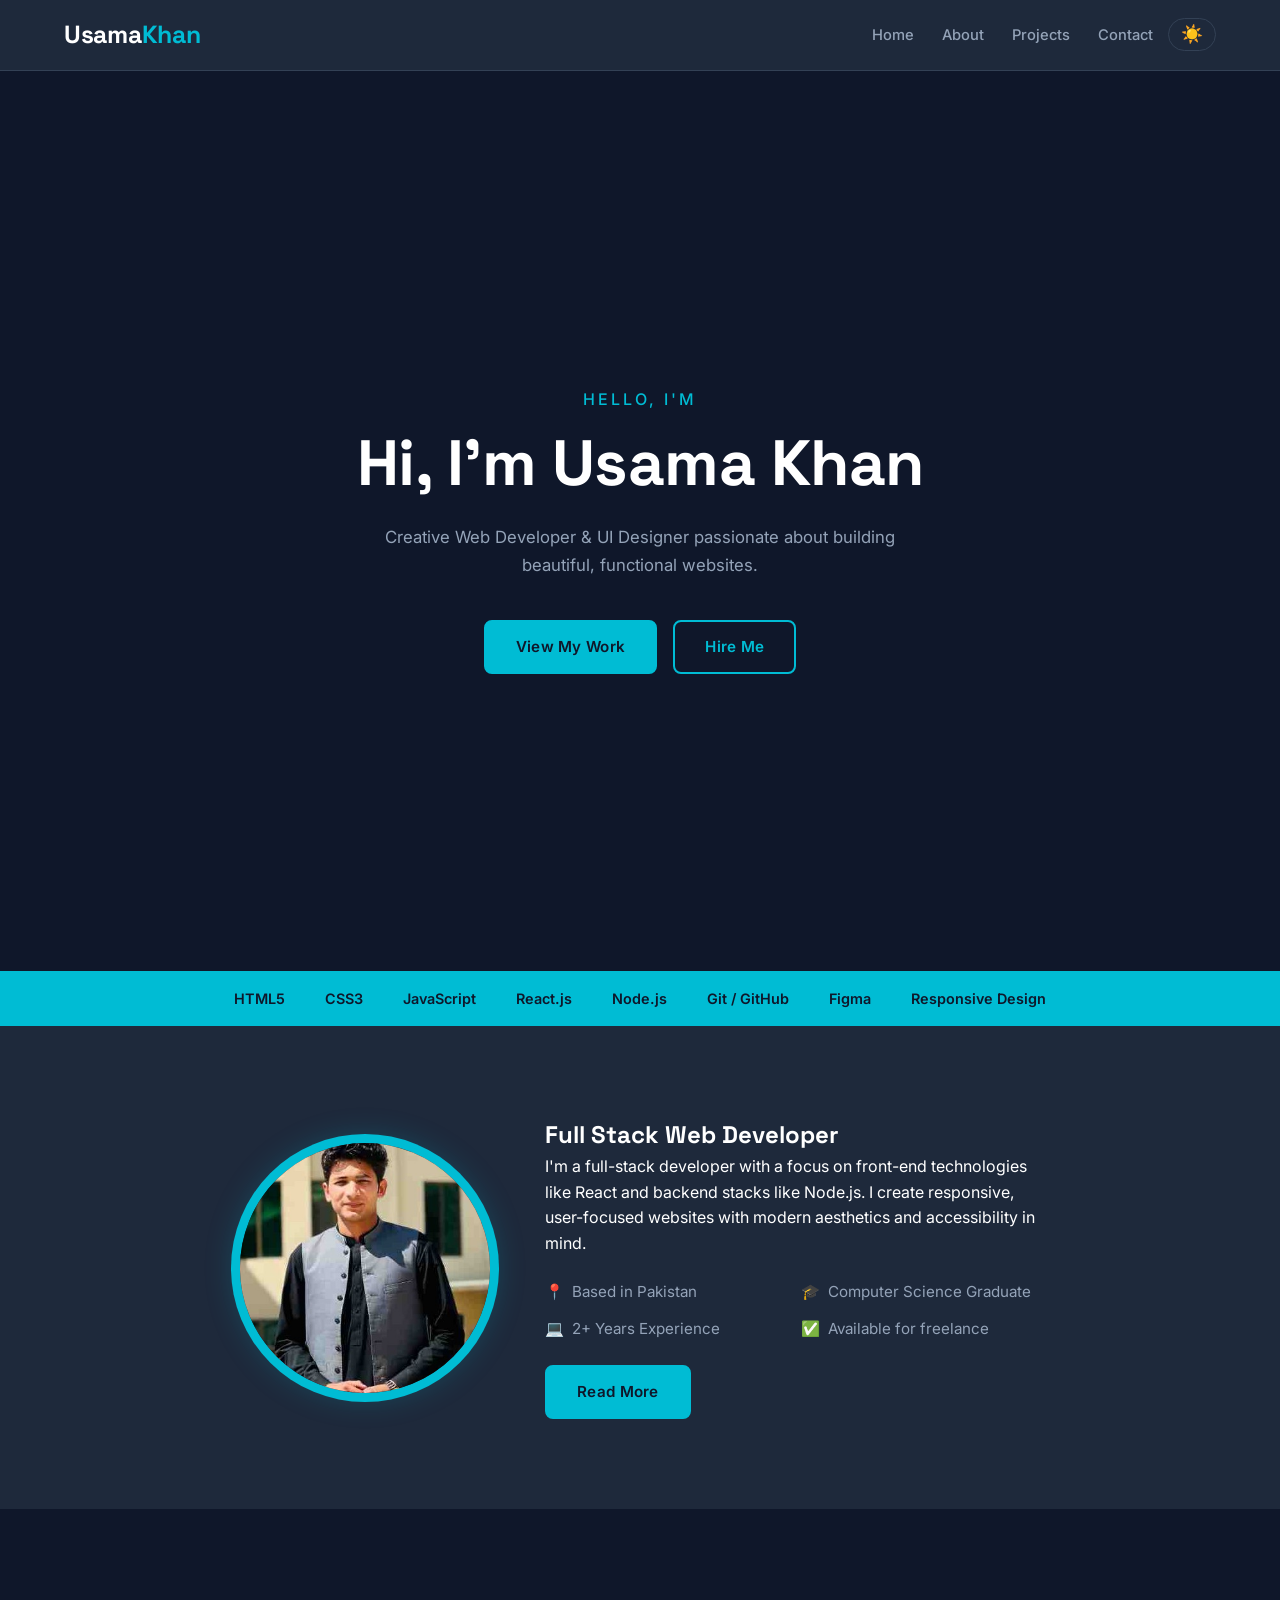
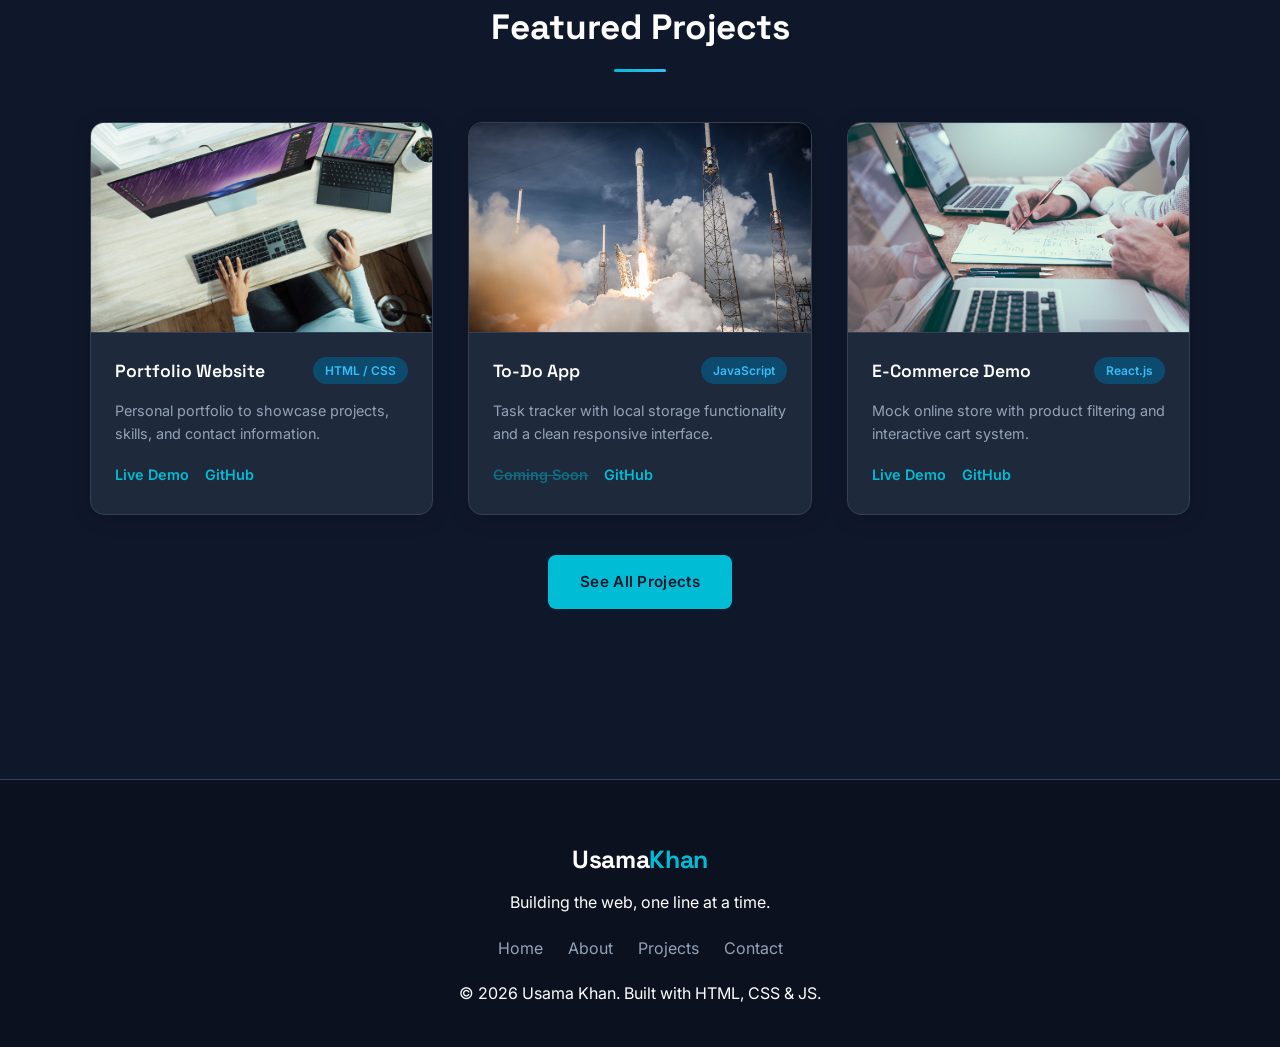
==== index.html @ 42dc3d3f "Update index.html" ====
<!DOCTYPE html>
<html lang="en">
  <head>
    <meta charset="UTF-8" />
    <meta name="viewport" content="width=device-width, initial-scale=1.0" />
    <title>Usama Khan | Software Engineer Portfolio & PHP Laravel Developer</title>
    <meta name="description" content="Explore Usama Khan's software engineer portfolio. Featuring responsive frontend developer internship projects, custom PHP Laravel developer applications, and source code.">    

    <!-- Google tag (gtag.js) -->
<script async src="https://www.googletagmanager.com/gtag/js?id=G-W902Q4S9RK"></script>
<script>
  window.dataLayer = window.dataLayer || [];
  function gtag(){dataLayer.push(arguments);}
  gtag('js', new Date());

  gtag('config', 'G-W902Q4S9RK');
</script>
    <meta name="google-site-verification" content="yUD-wG1IxpE7o6tKYzs5vHj0u38neLwmU25DbVz43do" />
    <meta property="og:type" content="website" />
    <meta property="og:url" content="https://usamakhanportfolio.netlify.app/" />
    <meta property="og:title" content="Usama Khan | Full-Stack Developer Portfolio" />
    <meta property="og:description" content="Explore advanced software development projects, frontend skills, and web engineering solutions by Usama Khan." />
    <meta property="og:image" content="https://usamakhanportfolio.netlify.app/images/og-preview.jpg" />
  
    <meta property="twitter:card" content="summary_large_image" />
    <meta property="twitter:title" content="Usama Khan | Full-Stack Developer Portfolio" />
    <meta property="twitter:description" content="Explore software engineering projects and custom web applications built by Usama Khan." />
    
    <link rel="stylesheet" href="style.css" />
    <script defer src="script.js"></script>
  </head>
<body>

  <header class="header" id="header">
    <div class="container">
      <div class="logo">Usama<span>Khan</span></div>
      <nav class="navbar" id="navbar">
        <ul id="nav-list">
          <li><a href="index.html">Home</a></li>
          <li><a href="about.html">About</a></li>
          <li><a href="projects.html">Projects</a></li>
          <li><a href="contact.html">Contact</a></li>
        </ul>
        <button id="theme-toggle" class="theme-toggle-btn" aria-label="Toggle theme">☀️</button>
        <button class="mobile-toggle" id="mobile-toggle" aria-label="Toggle navigation" aria-expanded="false">&#9776;</button>
      </nav>
    </div>
  </header>

  <section class="home" id="home">
    <div class="home-content">
      <p class="home-greeting">Hello, I'm</p>
      <h1>Hi, I'm Usama Khan</h1>
      <p class="home-sub">Creative Web Developer &amp; UI Designer passionate about building beautiful, functional websites.</p>
      <div class="home-btns">
        <a href="projects.html" class="btn">View My Work</a>
        <a href="contact.html" class="btn btn-outline">Hire Me</a>
      </div>
    </div>
  </section>

  <section class="skills-strip">
    <div class="strip-inner">
      <span>HTML5</span><span>CSS3</span><span>JavaScript</span><span>React.js</span><span>Node.js</span><span>Git / GitHub</span><span>Figma</span><span>Responsive Design</span>
    </div>
  </section>

  <section class="about-preview">
    <div class="about-preview-inner">
      <div class="about-img-wrap">
        <img src="images/profile.jpg.jpeg" alt="Usama Khan profile photo" />
      </div>
      <div class="about-preview-text">
        <h2>Full Stack Web Developer</h2>
        <p>I'm a full-stack developer with a focus on front-end technologies like React and backend stacks like Node.js. I create responsive, user-focused websites with modern aesthetics and accessibility in mind.</p>
        <ul class="about-facts">
          <li><span>&#128205;</span> Based in Pakistan</li>
          <li><span>&#127891;</span> Computer Science Graduate</li>
          <li><span>&#128187;</span> 2+ Years Experience</li>
          <li><span>&#9989;</span> Available for freelance</li>
        </ul>
        <a href="about.html" class="btn" style="margin-top: 1.5rem; display: inline-block;">Read More</a>
      </div>
    </div>
  </section>

  <section class="projects" id="projects">
    <h2 class="section-title">Featured Projects</h2>
    <div class="project-grid">

      <div class="project-card">
        <img src="images/project1.jpg.jpg" alt="PHP Laravel Developer Portfolio Project - Facebook Clone Preview">
        <div class="project-info">
          <div class="project-top">
            <h3>Portfolio Website</h3>
            <span class="proj-tag">HTML / CSS</span>
          </div>
          <p>Personal portfolio to showcase projects, skills, and contact information.</p>
          <div class="project-links">
            <a href="https://usamakhandev3184.github.io/Portfolio-Website/" class="proj-link" target="_blank">Live Demo</a>
            <a href="https://github.com/usamakhandev3184/Portfolio-Website" class="proj-link" target="_blank">GitHub</a>
          </div>
        </div>
      </div>

      <div class="project-card">
        <img src="images/project2.jpg.jpg" alt="To-Do App project" />
        <div class="project-info">
          <div class="project-top">
            <h3>To-Do App</h3>
            <span class="proj-tag">JavaScript</span>
          </div>
          <p>Task tracker with local storage functionality and a clean responsive interface.</p>
          <div class="project-links">
            <a href="#" class="proj-link proj-link--disabled">Coming Soon</a>
            <a href="https://github.com/usamakhandev3184" class="proj-link" target="_blank">GitHub</a>
          </div>
        </div>
      </div>

      <div class="project-card">
        <img src="images/project3.jpg.jpg" alt="E-commerce demo project" />
        <div class="project-info">
          <div class="project-top">
            <h3>E-Commerce Demo</h3>
            <span class="proj-tag">React.js</span>
          </div>
          <p>Mock online store with product filtering and interactive cart system.</p>
          <div class="project-links">
            <a href="#" class="proj-link">Live Demo</a>
            <a href="#" class="proj-link">GitHub</a>
          </div>
        </div>
      </div>

    </div>
    <div style="text-align:center; margin-top:2.5rem;">
      <a href="projects.html" class="btn">See All Projects</a>
    </div>
  </section>

  <footer class="footer">
    <div class="footer-inner">
      <div class="logo" style="margin-bottom:10px;">Usama<span>Khan</span></div>
      <p>Building the web, one line at a time.</p>
      <div class="footer-links">
        <a href="index.html">Home</a>
        <a href="about.html">About</a>
        <a href="projects.html">Projects</a>
        <a href="contact.html">Contact</a>
      </div>
      <p class="footer-copy">&copy; 2026 Usama Khan. Built with HTML, CSS &amp; JS.</p>
    </div>
  </footer>

</body>
</html>
---- style.css ----
@import url('https://fonts.googleapis.com/css2?family=Inter:wght@300;400;500;600;700&family=Space+Grotesk:wght@500;600;700&display=swap');

/* ===== RESET & GLOBAL MODERN THEME ===== */
* {
  margin: 0;
  padding: 0;
  box-sizing: border-box;
}

html { 
  scroll-behavior: smooth; 
}

/* ── DYNAMIC SYSTEM VARIABLES (Theme Control) ── */
:root {
  /* Default Dark Mode (Slate / Navy Premium Hybrid) */
  --bg-primary: #0f172a;
  --bg-secondary: #1e293b;
  --text-main: #ffffff;
  --text-muted: #94a3b8;
  --border-color: #334155;
  --input-bg: #0f172a;
  --header-bg: #1e293b;
}

body.light-mode {
  /* Dynamic Light Mode overrides */
  --bg-primary: #f4f6f9 !important;
  --bg-secondary: #ffffff !important;
  --text-main: #0f172a !important;
  --text-muted: #4a5568 !important;
  --border-color: rgba(10, 25, 47, 0.1) !important;
  --input-bg: #e2e8f0 !important;
  --header-bg: #ffffff !important;
}

body {
  font-family: 'Inter', sans-serif;
  color: var(--text-main) !important;
  line-height: 1.6;
  background-color: var(--bg-primary) !important;
  transition: background-color 0.3s ease, color 0.3s ease !important;
}

h1, h2, h3, h4 {
  font-family: 'Space Grotesk', sans-serif;
}

a { 
  text-decoration: none; 
  color: inherit; 
}

/* ===== HEADER / NAVIGATION ===== */
.header {
  background: var(--header-bg) !important;
  color: var(--text-main) !important;
  position: sticky;
  top: 0;
  z-index: 1000;
  padding: 15px 0;
  border-bottom: 1px solid var(--border-color) !important;
  transition: background-color 0.3s, box-shadow 0.3s;
}

.header.scrolled {
  box-shadow: 0 4px 20px rgba(0, 0, 0, 0.15);
}

.container {
  width: 90%;
  max-width: 1200px;
  margin: auto;
  display: flex;
  justify-content: space-between;
  align-items: center;
}

.logo {
  font-size: 1.55rem;
  font-weight: 700;
  color: var(--text-main) !important;
  font-family: 'Space Grotesk', sans-serif;
  letter-spacing: -0.3px;
}

.logo span { 
  color: #00bcd4; 
}

.navbar {
  display: flex;
  align-items: center;
}

.navbar ul {
  list-style: none;
  display: flex;
  gap: 28px;
}

.navbar a {
  color: var(--text-muted) !important;
  text-decoration: none;
  transition: color 0.2s;
  font-weight: 500;
  font-size: 0.92rem;
  position: relative;
  padding-bottom: 4px;
}

.navbar a::after {
  content: '';
  position: absolute;
  bottom: 0;
  left: 0;
  width: 0;
  height: 2px;
  background: #00bcd4;
  border-radius: 2px;
  transition: width 0.25s ease;
}

.navbar a:hover::after,
.navbar a.active::after {
  width: 100%;
}

.navbar a:hover,
.navbar a.active { 
  color: #00bcd4 !important; 
}

.mobile-toggle {
  display: none;
  font-size: 1.5rem;
  cursor: pointer;
  background: none;
  border: none;
  color: var(--text-main) !important;
  line-height: 1;
  margin-left: 16px;
}

/* ── INTERACTIVE THEME TOGGLE BUTTON ── */
.theme-toggle-btn {
  background: none !important;
  border: 1px solid var(--border-color) !important;
  color: var(--text-main) !important;
  font-size: 1.1rem !important;
  cursor: pointer !important;
  padding: 5px 12px !important;
  border-radius: 20px !important;
  margin-left: 15px !important;
  display: inline-flex !important;
  align-items: center !important;
  justify-content: center !important;
  transition: all 0.3s ease !important;
}

.theme-toggle-btn:hover {
  transform: scale(1.08);
}

/* ===== BUTTONS ===== */
.btn {
  background: #00bcd4;
  color: #0f172a; 
  padding: 13px 30px;
  border: 2px solid #00bcd4;
  border-radius: 8px;
  cursor: pointer;
  transition: background 0.25s, color 0.25s, border-color 0.25s, transform 0.2s, box-shadow 0.25s;
  font-family: 'Inter', sans-serif;
  font-size: 0.95rem;
  font-weight: 600;
  display: inline-block;
  letter-spacing: 0.3px;
}

.btn:hover {
  background: #0199b7;
  border-color: #0199b7;
  color: #fff;
  transform: translateY(-2px);
  box-shadow: 0 8px 24px rgba(0,188,212,0.3);
}

.btn-outline {
  background: transparent;
  color: #00bcd4;
  border: 2px solid #00bcd4;
}

.btn-outline:hover {
  background: #00bcd4;
  color: #0f172a;
  transform: translateY(-2px);
  box-shadow: 0 8px 24px rgba(0,188,212,0.25);
}

/* ===== SECTION TITLE ===== */
.section-title {
  text-align: center;
  font-size: 2.2rem;
  margin-bottom: 50px;
  color: var(--text-main) !important;
  font-weight: 700;
  position: relative;
  padding-bottom: 16px;
}

.section-title::after {
  content: '';
  position: absolute;
  bottom: 0;
  left: 50%;
  transform: translateX(-50%);
  width: 52px;
  height: 3px;
  background: linear-gradient(90deg, #00bcd4, #38bdf8);
  border-radius: 4px;
}

.section-title.left::after {
  left: 0;
  transform: none;
}

.section-title span {
  color: #00bcd4;
}

/* ===== HOME / HERO ===== */
.home {
  height: 100vh;
  min-height: 600px;
  background: linear-gradient(160deg, rgba(15,23,42,0.92) 0%, rgba(15,23,42,0.80) 100%),
    url('https://images.unsplash.com/photo-1521737604893-d14cc237f11d?w=1600') center/cover no-repeat fixed;
  color: #fff;
  display: flex;
  flex-direction: column;
  align-items: center;
  justify-content: center;
  text-align: center;
  padding: 80px 20px 60px;
  position: relative;
}

body.light-mode .home {
  background: linear-gradient(160deg, rgba(244,246,249,0.92) 0%, rgba(244,246,249,0.82) 100%),
    url('https://images.unsplash.com/photo-1521737604893-d14cc237f11d?w=1600') center/cover no-repeat fixed !important;
}

.home-content {
  text-align: center;
  width: 100%;
}

.home-greeting {
  font-size: 1rem;
  color: #00bcd4;
  margin-bottom: 14px;
  letter-spacing: 3px;
  font-weight: 500;
  text-transform: uppercase;
  font-family: 'Inter', sans-serif;
  text-align: center;
}

.home-content h1 {
  font-size: 4rem;
  font-weight: 700;
  line-height: 1.15;
  color: var(--text-main) !important;
  letter-spacing: -0.5px;
}

.home-content h1 span { 
  color: #00bcd4;
  position: relative;
}

.home-sub {
  margin: 22px auto 40px;
  max-width: 560px;
  font-size: 1.05rem;
  color: var(--text-muted) !important;
  line-height: 1.7;
}

.home-btns {
  display: flex;
  gap: 16px;
  justify-content: center;
  flex-wrap: wrap;
}

/* ===== SKILLS STRIP ===== */
.skills-strip {
  background: #00bcd4;
  padding: 16px 0;
}

.strip-inner {
  display: flex;
  gap: 40px;
  justify-content: center;
  flex-wrap: wrap;
  padding: 0 20px;
}

.strip-inner span {
  color: #0f172a; 
  font-weight: 600;
  font-size: 0.9rem;
  white-space: nowrap;
}

/* ===== ABOUT PREVIEW (index.html) ===== */
.about-preview {
  background: var(--bg-secondary) !important; 
  padding: 90px 5%;
  transition: background-color 0.3s ease;
}

.about-preview-inner {
  max-width: 1000px;
  margin: 0 auto;
  display: flex;
  flex-wrap: wrap;
  gap: 50px;
  align-items: center;
  justify-content: center;
}

.about-img-wrap { 
  flex-shrink: 0; 
}

.about-img-wrap img {
  width: 260px;
  height: 260px;
  border-radius: 50%;
  object-fit: cover;
  border: 5px solid #00bcd4;
  background: var(--input-bg);
  display: block;
}

.about-preview-text { 
  max-width: 500px; 
}

.about-preview-text p {
  color: var(--text-main) !important;
  margin-bottom: 1.5rem;
}

.about-facts {
  list-style: none;
  display: grid;
  grid-template-columns: 1fr 1fr;
  gap: 12px;
}

.about-facts li {
  font-size: 0.95rem;
  color: var(--text-muted) !important;
  display: flex;
  align-items: center;
  gap: 8px;
}

/* ===== PROJECTS ===== */
.projects, .projects-page {
  background: var(--bg-primary) !important;
  padding: 90px 5%;
  transition: background-color 0.3s ease;
}

.project-grid {
  display: grid !important;
  grid-template-columns: repeat(auto-fit, minmax(310px, 1fr)) !important;
  gap: 35px !important; 
  max-width: 1100px;
  margin: 0 auto;
}

.project-card {
  background: var(--bg-secondary) !important;
  border-radius: 14px;
  border: 1px solid var(--border-color) !important;
  overflow: hidden;
  box-shadow: 0 4px 20px rgba(0,0,0,0.15);
  display: flex !important;
  flex-direction: column !important;
  height: 100% !important;
  margin: 0 !important;
  transition: transform 0.3s ease, border-color 0.3s, box-shadow 0.3s, background-color 0.3s ease;
}

.project-card:hover {
  transform: translateY(-6px);
  border-color: #00bcd4 !important;
  box-shadow: 0 16px 40px rgba(0, 188, 212, 0.2);
}

.project-card.hidden { 
  display: none !important; 
}

.project-card img {
  width: 100%;
  height: 210px;
  object-fit: cover;
  display: block;
  border-bottom: 1px solid var(--border-color) !important;
  transition: transform 0.4s ease;
}

.project-card:hover img {
  transform: scale(1.04);
}

.project-info { 
  padding: 24px; 
}

.project-top {
  display: flex;
  align-items: center;
  justify-content: space-between;
  margin-bottom: 14px;
}

.project-info h3 {
  color: var(--text-main) !important;
  font-size: 1.1rem;
  font-weight: 600;
}

.proj-tag {
  font-size: 0.75rem;
  padding: 4px 12px;
  border-radius: 20px;
  background: #0c4a6e; 
  color: #38bdf8; 
  font-weight: 600;
  white-space: nowrap;
}

body.light-mode .proj-tag {
  background: #e0f2fe !important;
  color: #0369a1 !important;
}

.project-info p {
  font-size: 0.9rem;
  color: var(--text-muted) !important;
  line-height: 1.6;
  margin-bottom: 18px;
}

.project-links { 
  display: flex; 
  gap: 16px; 
}

.proj-link {
  font-size: 0.9rem;
  font-weight: 600;
  color: #00bcd4;
  border-bottom: 2px solid transparent;
  padding-bottom: 2px;
  transition: color 0.2s, border-color 0.2s;
}

.proj-link:hover { 
  color: #38bdf8; 
  border-color: #38bdf8; 
}

/* ===== PROJECT FILTERS ===== */
.proj-filters {
  display: flex;
  justify-content: center;
  gap: 12px;
  flex-wrap: wrap;
  padding: 2.5rem 5% 1.5rem;
  background: var(--bg-primary) !important;
}

.filter-btn {
  padding: 8px 22px;
  border: 1px solid var(--border-color) !important;
  border-radius: 25px;
  background: var(--bg-secondary) !important;
  color: var(--text-muted) !important;
  cursor: pointer;
  font-family: 'Poppins', sans-serif;
  font-size: 0.9rem;
  font-weight: 500;
  transition: all 0.2s ease;
}

.filter-btn:hover,
.filter-btn.active {
  background: #00bcd4 !important;
  color: #0f172a !important;
  border-color: #00bcd4 !important;
}

/* ===== CONTACT & FORM ===== */
.contact, .contact-page { 
  padding: 90px 5%; 
  background: var(--bg-primary) !important; 
  transition: background-color 0.3s ease;
}

.contact-layout {
  max-width: 1000px;
  margin: 0 auto;
  display: grid;
  grid-template-columns: 1fr 1.5fr;
  gap: 50px;
  align-items: start;
}

.contact-info-col {
  background-color: var(--bg-secondary) !important;
  border: 1px solid var(--border-color) !important;
  padding: 40px 35px !important; 
  border-radius: 14px !important;
  box-sizing: border-box !important;
}

.contact-info-col h2 {
  font-size: 1.6rem;
  color: var(--text-main) !important;
  margin-bottom: 12px;
}

.contact-info-col > p {
  color: var(--text-muted) !important;
  font-size: 0.95rem;
  line-height: 1.7;
  margin-bottom: 2rem;
}

.contact-detail {
  display: flex;
  align-items: flex-start;
  gap: 14px;
  margin-bottom: 1.5rem;
}

.contact-icon {
  width: 42px;
  height: 42px;
  background: var(--input-bg) !important;
  border: 1px solid var(--border-color) !important;
  color: #00bcd4;
  border-radius: 10px;
  display: flex;
  align-items: center;
  justify-content: center;
  font-size: 1.1rem;
  flex-shrink: 0;
}

.contact-detail strong {
  display: block;
  font-size: 0.95rem;
  color: var(--text-main) !important;
  margin-bottom: 2px;
}

.contact-detail p { 
  font-size: 0.9rem; 
  color: var(--text-muted) !important; 
  margin: 0; 
}

.contact-socials {
  display: flex !important;
  justify-content: flex-start !important;
  align-items: center !important;
  gap: 12px !important; 
  margin-top: 25px !important;
  flex-wrap: wrap !important;
  width: 100% !important;
}

.contact-socials a {
  display: inline-flex !important;
  justify-content: center !important;
  align-items: center !important;
  padding: 10px 18px !important;
  background-color: var(--input-bg) !important;
  border: 1px solid var(--border-color) !important;
  border-radius: 8px !important;
  color: var(--text-main) !important;
  text-decoration: none !important;
  font-size: 0.9rem !important;
  font-weight: 500 !important;
  min-width: 95px !important;
  transition: all 0.3s ease !important;
}

.contact-socials a:hover {
  background-color: #00bcd4 !important; 
  border-color: #00bcd4 !important;
  color: #ffffff !important;
  transform: translateY(-3px) !important;
  box-shadow: 0 5px 15px rgba(0, 188, 212, 0.3) !important;
}

.contact-form-col {
  background: var(--bg-secondary) !important;
  border-radius: 14px;
  padding: 40px 35px !important; 
  border: 1px solid var(--border-color) !important;
  box-sizing: border-box !important;
}

.contact-form {
  display: flex;
  flex-direction: column;
  gap: 16px;
}

.form-row {
  display: grid;
  grid-template-columns: 1fr 1fr;
  gap: 16px;
}

.form-group {
  display: flex;
  flex-direction: column;
  gap: 6px;
}

.form-group label {
  font-size: 0.88rem;
  font-weight: 500;
  color: var(--text-main) !important;
}

.contact-form input,
.contact-form textarea {
  padding: 12px 14px;
  border: 1px solid var(--border-color) !important;
  border-radius: 8px;
  font-size: 0.95rem;
  font-family: 'Poppins', sans-serif;
  outline: none;
  background: var(--input-bg) !important;
  color: var(--text-main) !important;
  transition: border-color 0.2s, background-color 0.3s ease;
}

.contact-form input:focus,
.contact-form textarea:focus { 
  border-color: #00bcd4 !important; 
}

.contact-form textarea { 
  min-height: 140px; 
  resize: vertical; 
}

.form-success {
  display: none;
  text-align: center;
  padding: 1.5rem 1rem;
  color: #4ade80;
  font-size: 0.95rem;
  font-weight: 500;
  background: #064e3b;
  border-radius: 8px;
  border: 1px solid #059669;
  margin-top: 12px;
}

/* ===== PAGE HERO ===== */
.page-hero {
  background: linear-gradient(135deg, var(--bg-primary), var(--bg-secondary)) !important;
  color: var(--text-main) !important;
  text-align: center;
  padding: 6rem 20px 4rem;
  border-bottom: 1px solid var(--border-color) !important;
}

.page-hero h1 {
  font-size: 2.6rem;
  font-weight: 700;
  margin-bottom: 12px;
}

.page-hero p {
  font-size: 1.05rem;
  color: #00bcd4 !important;
  max-width: 500px;
  margin: 0 auto;
}

/* ===== ABOUT FULL PAGE ===== */
.about-full { 
  background: var(--bg-primary) !important; 
  padding: 90px 5%; 
}

.about-full-inner {
  max-width: 1000px;
  margin: 0 auto;
  display: flex;
  flex-wrap: wrap;
  gap: 50px;
  align-items: flex-start;
  justify-content: center;
}

.about-bio { 
  max-width: 520px; 
}

.about-bio h2 { 
  font-size: 2rem; 
  color: var(--text-main) !important; 
  margin-bottom: 6px; 
}

.bio-role { 
  color: #00bcd4; 
  font-weight: 600; 
  margin-bottom: 1.2rem; 
  font-size: 1.1rem; 
}

.about-bio p { 
  color: var(--text-muted) !important; 
  font-size: 0.98rem; 
  line-height: 1.8; 
}

.bio-details {
  margin-top: 2rem;
  border-top: 1px solid var(--border-color) !important;
  padding-top: 1.5rem;
  display: flex;
  flex-direction: column;
  gap: 12px;
}

.bio-item { 
  display: flex; 
  gap: 12px; 
  font-size: 0.95rem; 
  align-items: center; 
}

.bio-label { 
  font-weight: 600; 
  color: var(--text-main) !important; 
  min-width: 90px; 
}

.available-badge {
  background: #064e3b;
  color: #4ade80;
  font-size: 0.8rem;
  padding: 4px 14px;
  border-radius: 20px;
  font-weight: 600;
}

/* ===== ABOUT INTERACTIVE SOCIALS ===== */
.about-social {
  display: flex !important;
  gap: 12px !important;
  flex-wrap: wrap !important;
  margin-top: 20px !important;
}

.about-social a {
  display: inline-block;
  padding: 10px 18px !important;
  background-color: var(--input-bg) !important; 
  border: 1px solid var(--border-color) !important;
  border-radius: 8px !important;
  color: var(--text-main) !important;
  text-decoration: none;
  font-size: 0.9rem;
  transition: all 0.3s ease;
  white-space: nowrap; 
}

.about-social a:hover {
  background-color: #00bcd4 !important; 
  border-color: #00bcd4 !important;
  color: #ffffff !important;
  transform: translateY(-3px) !important;
  box-shadow: 0 5px 15px rgba(0, 188, 212, 0.3) !important;
}

/* ===== SKILLS FULL PAGE ===== */
.skills-full { 
  background: var(--bg-secondary) !important; 
  padding: 90px 5%; 
}

.skills-category-grid {
  display: grid;
  grid-template-columns: repeat(auto-fit, minmax(280px, 1fr));
  gap: 30px;
  max-width: 1000px;
  margin: 0 auto;
}

.skill-category, .skills-card {
  background: var(--bg-primary) !important;
  border-radius: 12px;
  padding: 2rem;
  border: 1px solid var(--border-color) !important;
  box-shadow: 0 4px 20px rgba(0,0,0,0.15);
}

.skill-category h3 {
  font-size: 1.1rem;
  color: var(--text-main) !important;
  margin-bottom: 1.5rem;
  font-weight: 600;
  border-left: 4px solid #00bcd4;
  padding-left: 12px;
}

.skill-bars { 
  display: flex; 
  flex-direction: column; 
  gap: 18px; 
}

.skill-bar-item { 
  display: flex; 
  flex-direction: column; 
  gap: 8px;
}

/* ── Coming Soon disabled project link ── */
.proj-link--disabled {
  opacity: 0.45;
  cursor: not-allowed;
  pointer-events: none;
  text-decoration: line-through;
}

/* ── SKILL BAR VISUALS (was missing — bars were invisible) ── */
.skill-bar-top {
  display: flex;
  justify-content: space-between;
  align-items: baseline;
  flex-wrap: wrap;
  gap: 2px 10px;
  font-size: 0.92rem;
  color: var(--text-main) !important;
}

.skill-bar-top span:first-child {
  font-weight: 500;
}

.skill-bar-top span:last-child {
  color: #00bcd4;
  font-weight: 600;
  white-space: nowrap;
  margin-left: auto;
}

.skill-bar-bg {
  width: 100%;
  height: 8px;
  background: var(--input-bg) !important;
  border: 1px solid var(--border-color) !important;
  border-radius: 10px;
  overflow: hidden;
}

.skill-bar-fill {
  height: 100%;
  width: 0%;
  background: linear-gradient(90deg, #00bcd4, #38bdf8);
  border-radius: 10px;
}


/* ── Specific Fixes (Clean Separation & Left Timeline Restored) ── */

/* 1. Timeline Block Revert (Left Aligned with Vertical Line Structure) */
.timeline {
  max-width: 850px;
  margin: 45px auto 0 !important;
  padding-left: 35px !important;
  border-left: 2px solid var(--border-color) !important;
  position: relative;
}

.timeline-item {
  position: relative;
  margin-bottom: 45px !important;
}

.timeline-content {
  text-align: left !important;
}

.timeline-content h3, 
.timeline-content p, 
.timeline-content span, 
.timeline-content h4 {
  text-align: left !important;
}

/* 2. Footer Styling (Proper Black Layout Block with Centered Typography) */
footer, .footer {
  background-color: #0b111e !important; /* Premium Distinct Solid Dark Layer */
  border-top: 1px solid var(--border-color) !important;
  padding: 60px 5% 40px !important;
  margin-top: 80px !important;
  width: 100% !important;
  display: block !important;
}

body.light-mode footer, body.light-mode .footer {
  background-color: #ffffff !important;
  border-top: 1px solid rgba(0, 0, 0, 0.1) !important;
}

.footer-inner {
  max-width: 1200px;
  margin: 0 auto !important;
  text-align: center !important; /* Kept text perfectly centered */
}

.footer-links {
  justify-content: center !important;
  display: flex !important;
  gap: 25px !important;
  margin: 20px 0 !important;
  list-style: none !important;
}

.footer-links a {
  color: var(--text-muted) !important;
  transition: color 0.2s ease;
}

.footer-links a:hover {
  color: #00bcd4 !important;
}

/* ============================================================
   RESPONSIVE / MOBILE FIXES
   Breakpoints: 992px (tablets/small laptops), 768px (large
   phones/tablets), 480px (small phones).
   ============================================================ */

/* ============================================================
   SCROLL FADE-IN ANIMATIONS
   ============================================================ */
.fade-in-up {
  opacity: 0;
  transform: translateY(30px);
  transition: opacity 0.6s ease, transform 0.6s ease;
}

.fade-in-up.visible {
  opacity: 1;
  transform: translateY(0);
}

/* Stagger delays for cards */
.fade-in-up:nth-child(2) { transition-delay: 0.1s; }
.fade-in-up:nth-child(3) { transition-delay: 0.2s; }
.fade-in-up:nth-child(4) { transition-delay: 0.3s; }

/* ============================================================
   PROFILE IMAGE GLOW POLISH
   ============================================================ */
.about-img-wrap img,
.about-preview-img img {
  box-shadow: 0 0 0 4px #00bcd4, 0 0 30px rgba(0,188,212,0.25);
  transition: box-shadow 0.3s ease;
}

.about-img-wrap img:hover,
.about-preview-img img:hover {
  box-shadow: 0 0 0 4px #38bdf8, 0 0 45px rgba(56,189,248,0.35);
}

/* ============================================================
   PAGE HERO (About / Projects / Contact page headers)
   ============================================================ */
.page-hero {
  padding: 6rem 20px 3.5rem;
}

.page-hero h1 {
  font-size: 2.8rem;
  font-weight: 700;
  letter-spacing: -0.5px;
}

/* ---------- Tablets & small laptops (<=992px) ---------- */
@media (max-width: 992px) {

  .home-content h1 {
    font-size: 2.8rem;
  }

  .about-preview-inner,
  .about-full-inner {
    flex-direction: column;
    text-align: center;
  }

  .about-bio {
    text-align: left;
    max-width: 100%;
  }

  .about-img-wrap img {
    width: 220px;
    height: 220px;
  }

  .contact-layout {
    grid-template-columns: 1fr;
  }
}

/* ---------- Large phones / tablets (<=768px) ---------- */
@media (max-width: 768px) {

  /* --- Mobile Navigation Menu --- */
  .container {
    position: relative;
    flex-wrap: nowrap;
  }

  .mobile-toggle {
    display: inline-flex;
    align-items: center;
  }

  .navbar ul#nav-list {
    display: none;
    position: absolute;
    top: calc(100% + 1px);
    left: 0;
    right: 0;
    width: 100%;
    flex-direction: column;
    gap: 0;
    background: var(--header-bg) !important;
    border: 1px solid var(--border-color) !important;
    border-top: none;
    border-radius: 0 0 10px 10px;
    box-shadow: 0 10px 25px rgba(0, 0, 0, 0.25);
    z-index: 999;
    padding: 8px 0;
  }

  .navbar ul#nav-list.show {
    display: flex;
  }

  .navbar ul#nav-list li {
    width: 100%;
    text-align: center;
  }

  .navbar ul#nav-list li a {
    display: block;
    padding: 12px 20px;
  }

  /* --- Hero Section --- */
  .home {
    height: auto;
    min-height: 100vh;
    padding: 110px 20px 60px;
  }

  .home-content h1 {
    font-size: 2.3rem;
  }

  .home-sub {
    font-size: 1rem;
  }

  .home-btns {
    flex-direction: column;
    width: 100%;
    max-width: 280px;
    margin: 0 auto;
  }

  .home-btns .btn {
    width: 100%;
    text-align: center;
  }

  /* --- Skills Strip --- */
  .strip-inner {
    gap: 14px 26px;
  }

  /* --- Section Spacing & Titles --- */
  .about-preview,
  .projects, .projects-page,
  .about-full,
  .skills-full,
  .contact, .contact-page,
  .timeline-section {
    padding: 60px 5%;
  }

  .section-title {
    font-size: 1.8rem;
  }

  /* --- About Facts Grid --- */
  .about-facts {
    grid-template-columns: 1fr;
  }

  /* --- Page Hero (About/Projects/Contact) --- */
  .page-hero {
    padding: 5rem 20px 3rem;
  }

  .page-hero h1 {
    font-size: 2rem;
  }

  /* --- Contact Form --- */
  .form-row {
    grid-template-columns: 1fr;
  }

  .contact-info-col,
  .contact-form-col {
    padding: 30px 22px !important;
  }

  /* --- Timeline --- */
  .timeline {
    padding-left: 22px !important;
  }

  .timeline-content h3 {
    font-size: 1.05rem;
  }

  /* --- Footer --- */
  .footer-links {
    flex-wrap: wrap;
    gap: 14px 20px !important;
  }
}

/* ---------- Small phones (<=480px) ---------- */
@media (max-width: 480px) {

  .logo {
    font-size: 1.25rem;
  }

  .home-content h1 {
    font-size: 1.9rem;
  }

  .home-greeting {
    font-size: 1rem;
  }

  .about-img-wrap img {
    width: 170px;
    height: 170px;
  }

  .section-title {
    font-size: 1.5rem;
  }

  /* Force single column project cards so they never overflow */
  .project-grid {
    grid-template-columns: 1fr !important;
  }

  /* Stack bio detail rows on very small screens */
  .bio-item {
    flex-direction: column;
    align-items: flex-start;
    gap: 2px;
  }

  .bio-label {
    min-width: unset;
  }
}
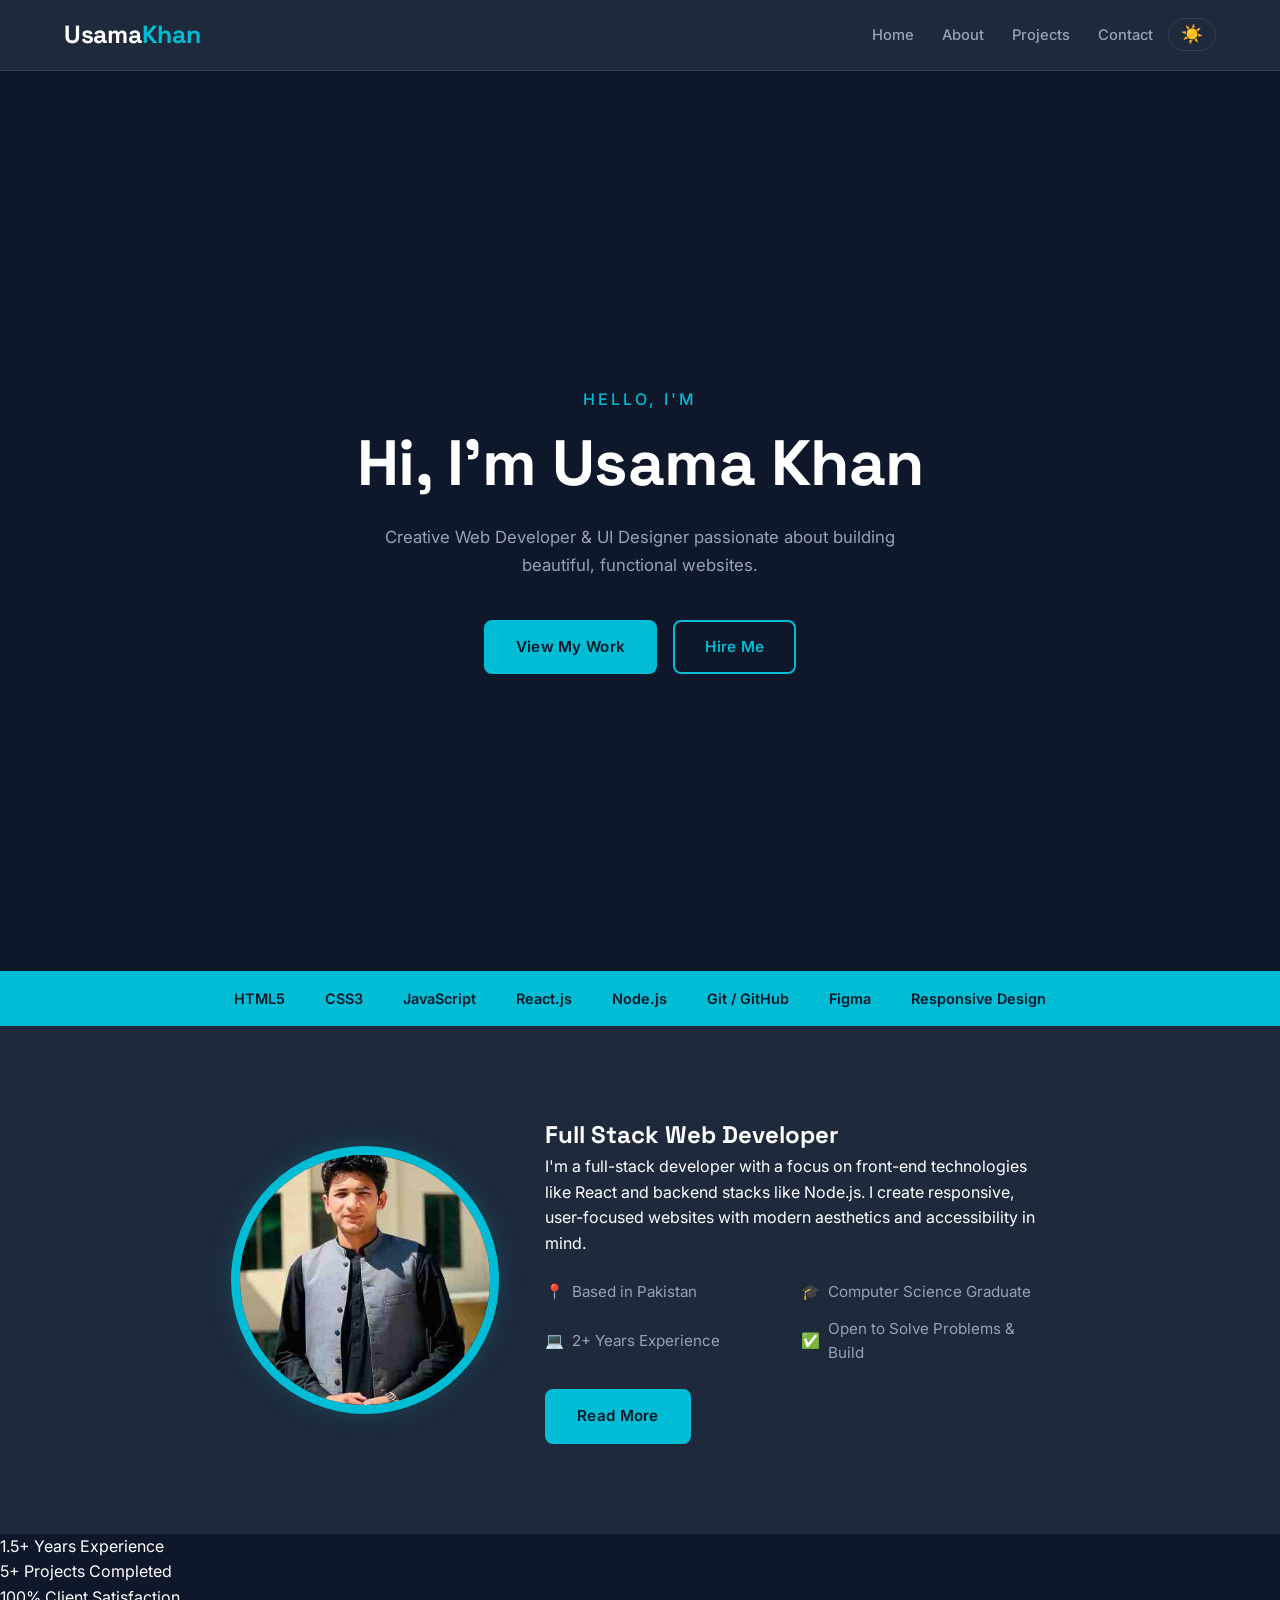
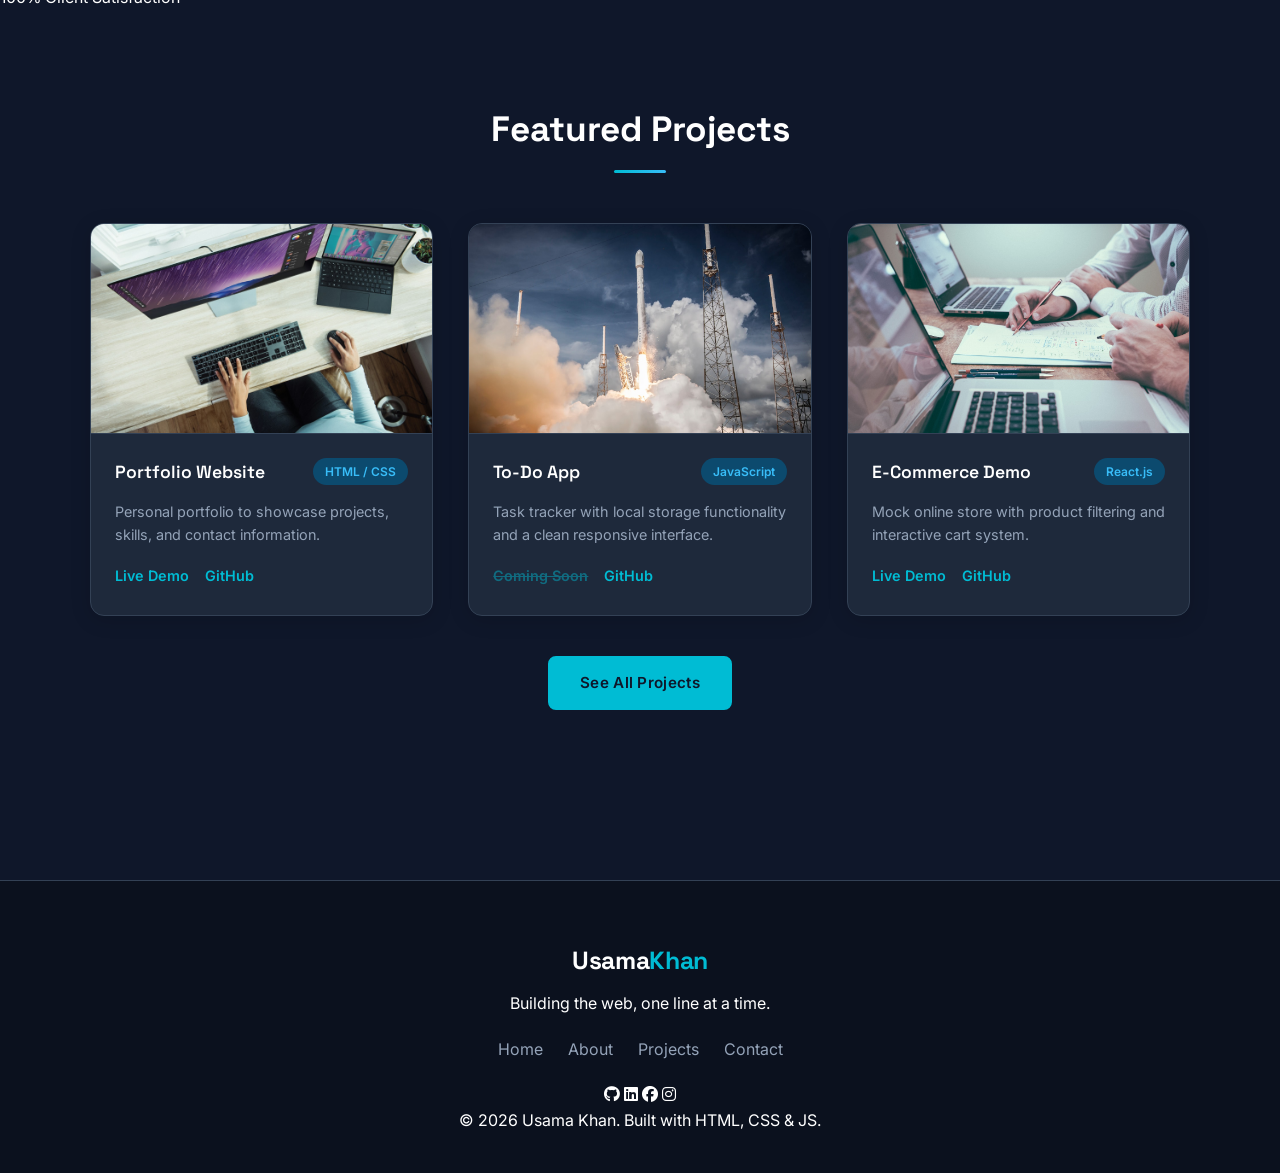
==== commit f9034b6c: "Update index.html" ====
--- a/index.html
+++ b/index.html
@@ -27,6 +27,7 @@
     <meta property="twitter:description" content="Explore software engineering projects and custom web applications built by Usama Khan." />
     
     <link rel="stylesheet" href="style.css" />
+    <link rel="stylesheet" href="https://cdnjs.cloudflare.com/ajax/libs/font-awesome/6.5.0/css/all.min.css" />
     <script defer src="script.js"></script>
   </head>
 <body>
@@ -77,9 +78,29 @@
           <li><span>&#128205;</span> Based in Pakistan</li>
           <li><span>&#127891;</span> Computer Science Graduate</li>
           <li><span>&#128187;</span> 2+ Years Experience</li>
-          <li><span>&#9989;</span> Available for freelance</li>
+          <li><span>&#9989;</span> Open to Solve Problems &amp; Build</li>
         </ul>
         <a href="about.html" class="btn" style="margin-top: 1.5rem; display: inline-block;">Read More</a>
+      </div>
+    </div>
+  </section>
+
+
+  <section class="stats-section">
+    <div class="stats-inner">
+      <div class="stat-item">
+        <span class="stat-number">1.5+</span>
+        <span class="stat-label">Years Experience</span>
+      </div>
+      <div class="stat-divider"></div>
+      <div class="stat-item">
+        <span class="stat-number">5+</span>
+        <span class="stat-label">Projects Completed</span>
+      </div>
+      <div class="stat-divider"></div>
+      <div class="stat-item">
+        <span class="stat-number">100%</span>
+        <span class="stat-label">Client Satisfaction</span>
       </div>
     </div>
   </section>
@@ -149,6 +170,12 @@
         <a href="projects.html">Projects</a>
         <a href="contact.html">Contact</a>
       </div>
+      <div class="footer-social">
+        <a href="https://github.com/usamakhandev3184" target="_blank" aria-label="GitHub"><i class="fab fa-github"></i></a>
+        <a href="https://www.linkedin.com/in/usama-khan-frontend/" target="_blank" aria-label="LinkedIn"><i class="fab fa-linkedin"></i></a>
+        <a href="https://www.facebook.com/profile.php?id=61589979195833" target="_blank" aria-label="Facebook"><i class="fab fa-facebook"></i></a>
+        <a href="https://www.instagram.com/usamakhandev3184/" target="_blank" aria-label="Instagram"><i class="fab fa-instagram"></i></a>
+      </div>
       <p class="footer-copy">&copy; 2026 Usama Khan. Built with HTML, CSS &amp; JS.</p>
     </div>
   </footer>
--- a/style.css
+++ b/style.css
@@ -689,7 +689,7 @@
   background: linear-gradient(135deg, var(--bg-primary), var(--bg-secondary)) !important;
   color: var(--text-main) !important;
   text-align: center;
-  padding: 6rem 20px 4rem;
+  padding: 4rem 20px 2.5rem;
   border-bottom: 1px solid var(--border-color) !important;
 }
 
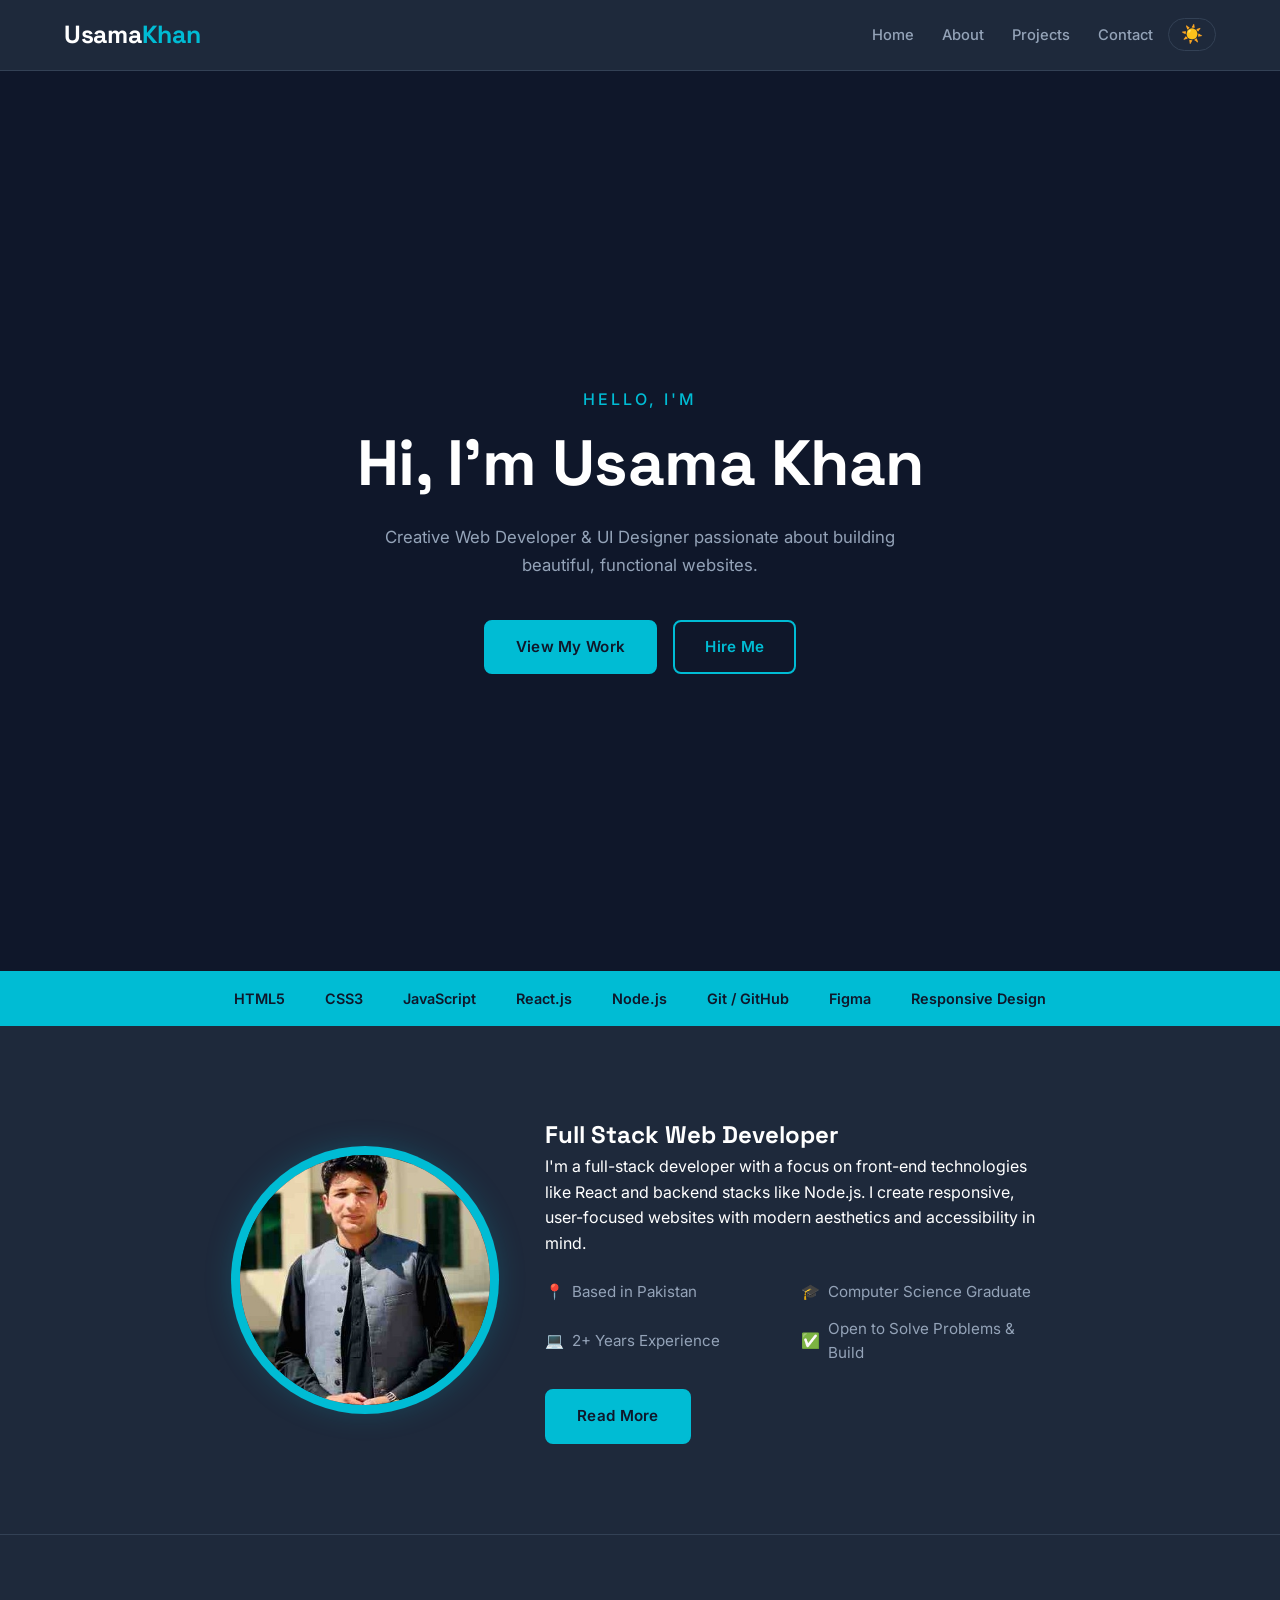
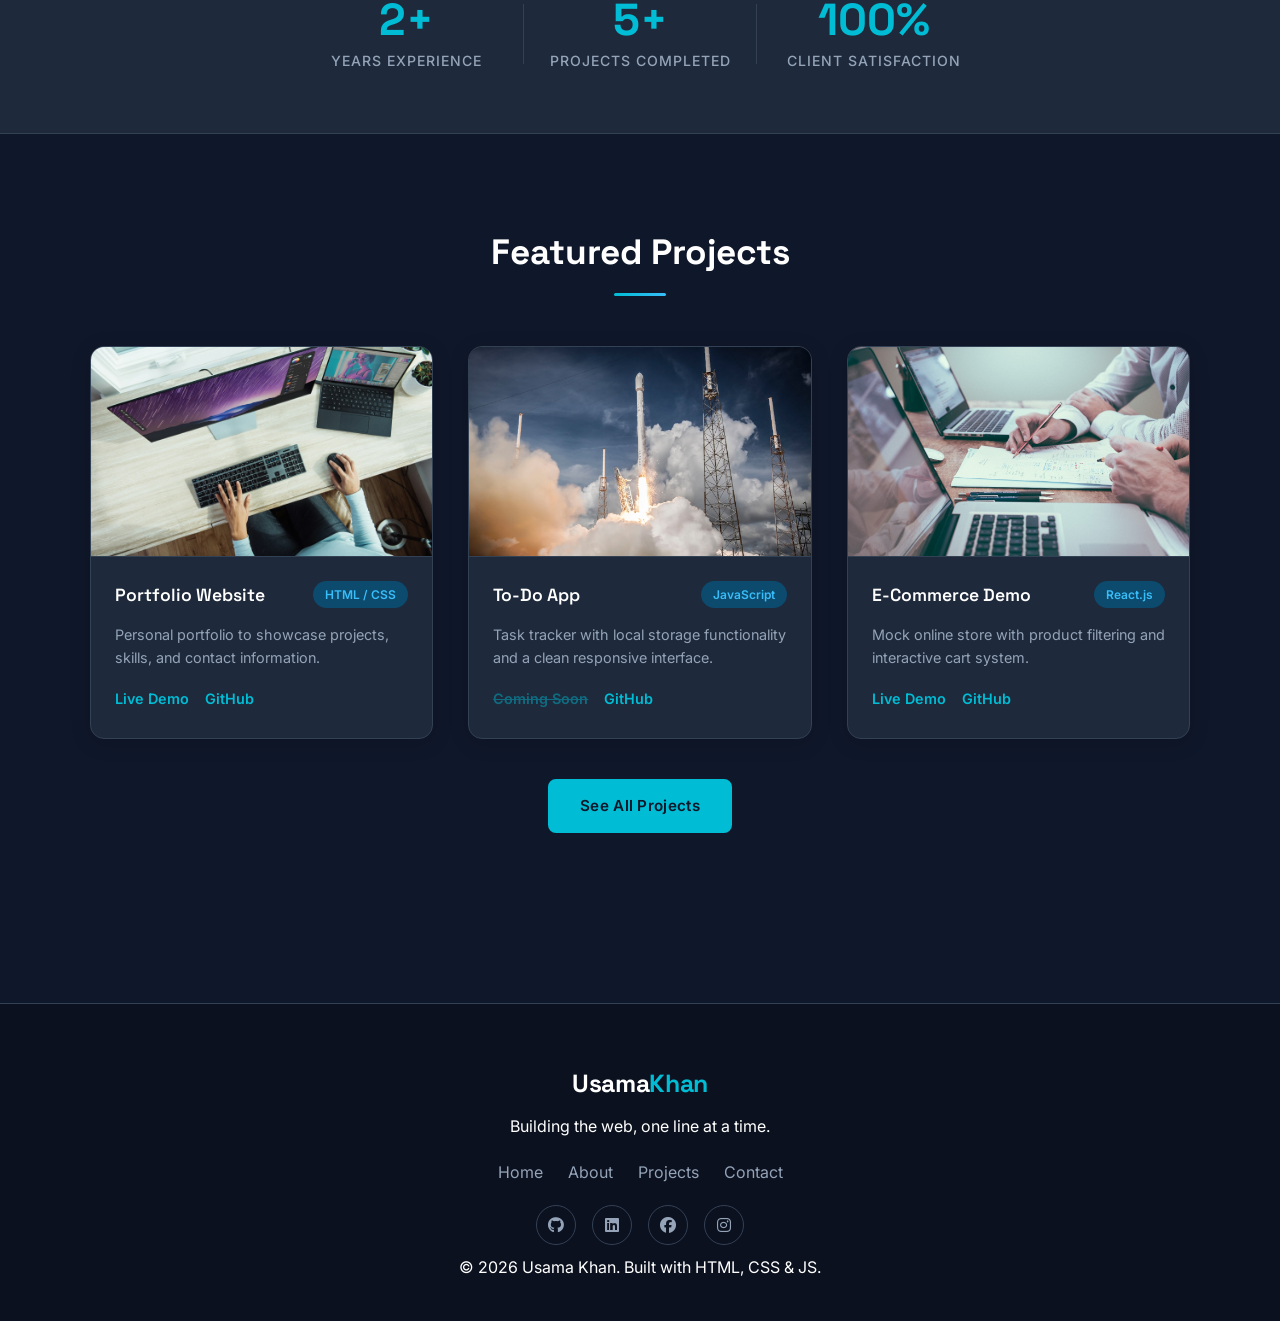
==== commit 97ed00c2: "Update index.html" ====
--- a/index.html
+++ b/index.html
@@ -89,7 +89,7 @@
   <section class="stats-section">
     <div class="stats-inner">
       <div class="stat-item">
-        <span class="stat-number">1.5+</span>
+        <span class="stat-number">2+</span>
         <span class="stat-label">Years Experience</span>
       </div>
       <div class="stat-divider"></div>
--- a/style.css
+++ b/style.css
@@ -967,6 +967,139 @@
    ============================================================ */
 
 /* ============================================================
+   STATS SECTION
+   ============================================================ */
+.stats-section {
+  background: var(--bg-secondary) !important;
+  border-top: 1px solid var(--border-color) !important;
+  border-bottom: 1px solid var(--border-color) !important;
+  padding: 50px 5%;
+}
+
+.stats-inner {
+  display: flex;
+  justify-content: center;
+  align-items: center;
+  gap: 0;
+  max-width: 700px;
+  margin: 0 auto;
+}
+
+.stat-item {
+  flex: 1;
+  text-align: center;
+  padding: 10px 20px;
+}
+
+.stat-number {
+  display: block;
+  font-size: 2.8rem;
+  font-weight: 700;
+  color: #00bcd4;
+  font-family: 'Space Grotesk', sans-serif;
+  line-height: 1.1;
+}
+
+.stat-label {
+  display: block;
+  font-size: 0.88rem;
+  color: var(--text-muted) !important;
+  margin-top: 6px;
+  text-transform: uppercase;
+  letter-spacing: 1px;
+  font-weight: 500;
+}
+
+.stat-divider {
+  width: 1px;
+  height: 60px;
+  background: var(--border-color);
+  flex-shrink: 0;
+}
+
+/* ============================================================
+   TIMELINE GRID (Experience + Education split)
+   ============================================================ */
+.timeline-grid {
+  display: grid;
+  grid-template-columns: 1fr 1fr;
+  gap: 50px;
+  max-width: 1100px;
+  margin: 0 auto;
+}
+
+.timeline-col .section-title {
+  text-align: left;
+  font-size: 1.6rem;
+  margin-bottom: 35px;
+}
+
+.timeline-col .section-title i {
+  color: #00bcd4;
+  margin-right: 8px;
+  font-size: 1.4rem;
+}
+
+.timeline-col .section-title::after {
+  left: 0;
+  transform: none;
+}
+
+/* ============================================================
+   FOOTER SOCIAL ICONS
+   ============================================================ */
+.footer-social {
+  display: flex;
+  justify-content: center;
+  gap: 16px;
+  margin: 18px 0 10px;
+}
+
+.footer-social a {
+  width: 40px;
+  height: 40px;
+  border-radius: 50%;
+  border: 1px solid var(--border-color) !important;
+  display: flex;
+  align-items: center;
+  justify-content: center;
+  color: var(--text-muted) !important;
+  font-size: 1rem;
+  transition: background 0.25s, color 0.25s, border-color 0.25s, transform 0.2s;
+  text-decoration: none;
+}
+
+.footer-social a:hover {
+  background: #00bcd4;
+  border-color: #00bcd4 !important;
+  color: #0f172a !important;
+  transform: translateY(-3px);
+}
+
+/* ============================================================
+   ABOUT SOCIAL BUTTONS WITH ICONS
+   ============================================================ */
+.about-social a {
+  display: inline-flex;
+  align-items: center;
+  gap: 7px;
+}
+
+.about-social a i {
+  font-size: 1rem;
+}
+
+.contact-socials a {
+  display: inline-flex;
+  align-items: center;
+  gap: 7px;
+}
+
+.contact-socials a i {
+  font-size: 1rem;
+}
+
+/* ============================================================
    SCROLL FADE-IN ANIMATIONS
    ============================================================ */
 .fade-in-up {
@@ -1037,6 +1170,19 @@
 
   .contact-layout {
     grid-template-columns: 1fr;
+  }
+
+  .timeline-grid {
+    grid-template-columns: 1fr;
+    gap: 30px;
+  }
+
+  .stats-inner {
+    gap: 0;
+  }
+
+  .stat-number {
+    font-size: 2.2rem;
   }
 }
 
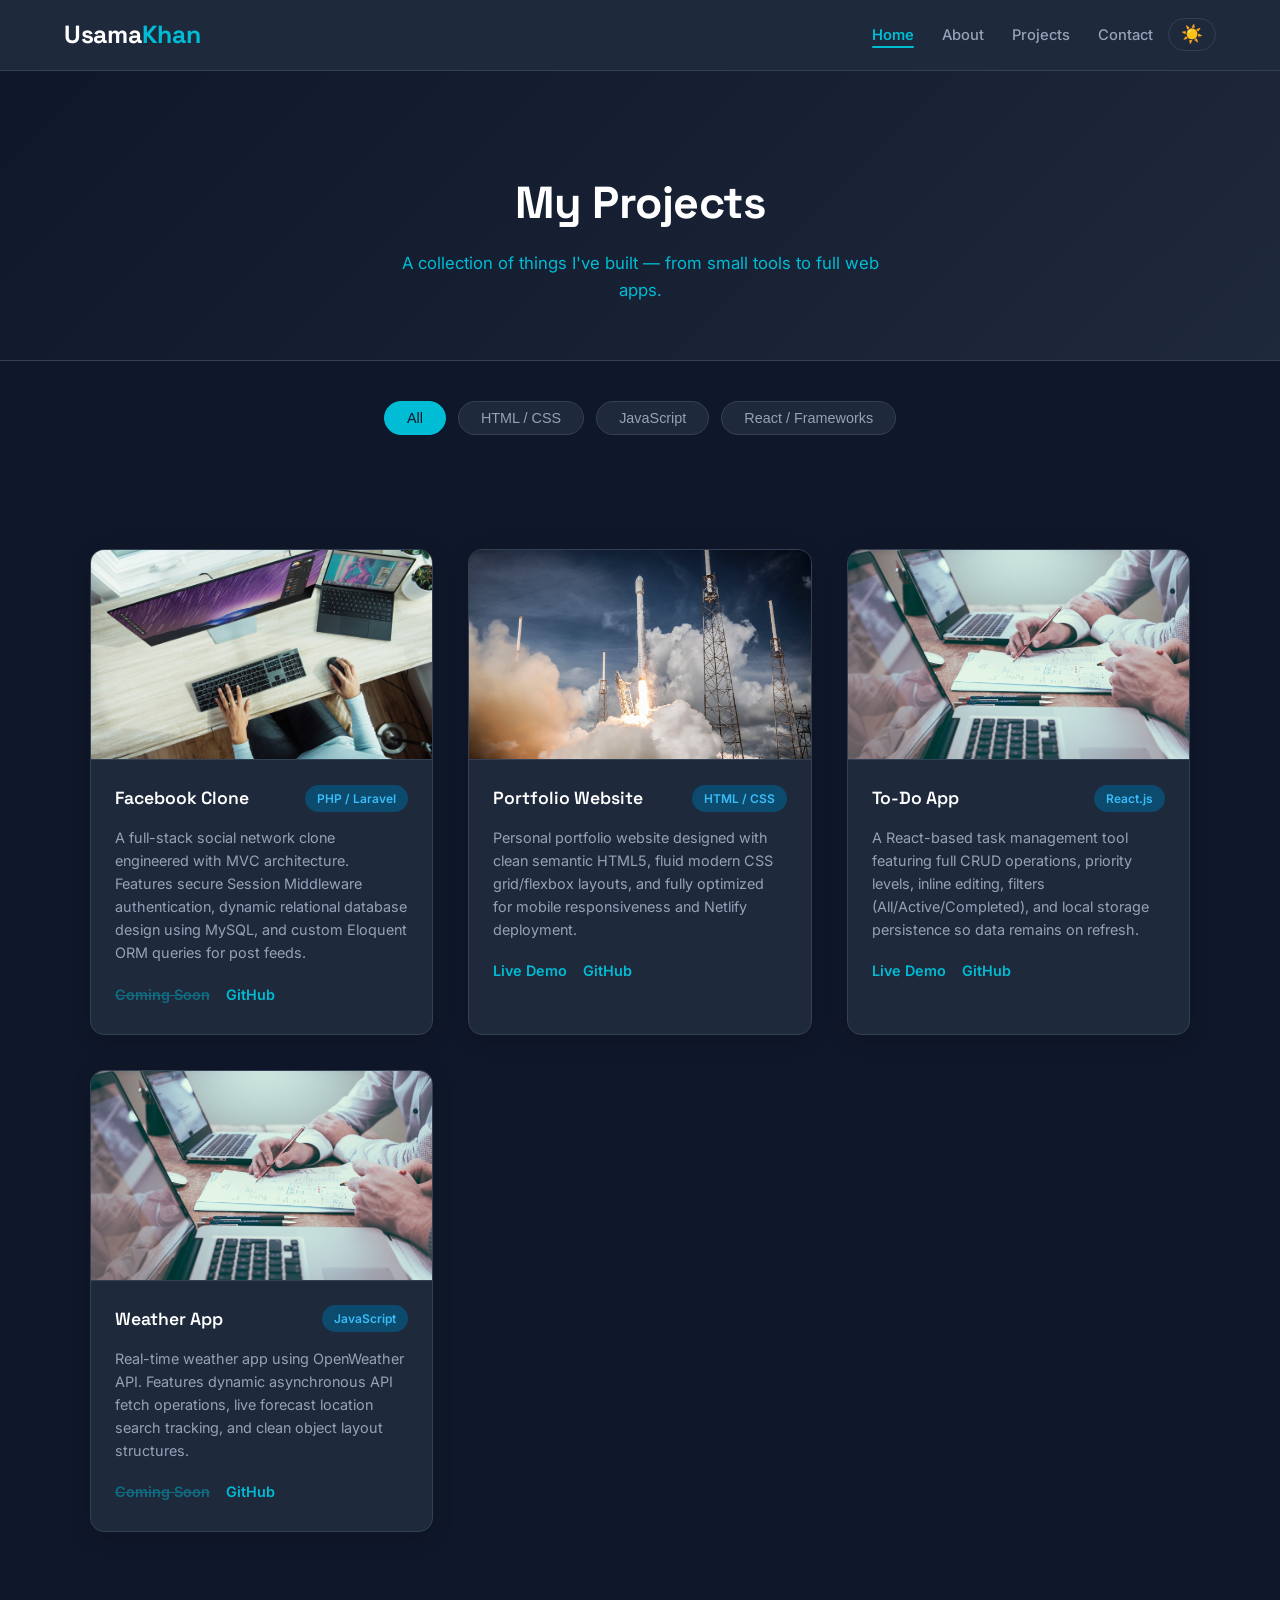
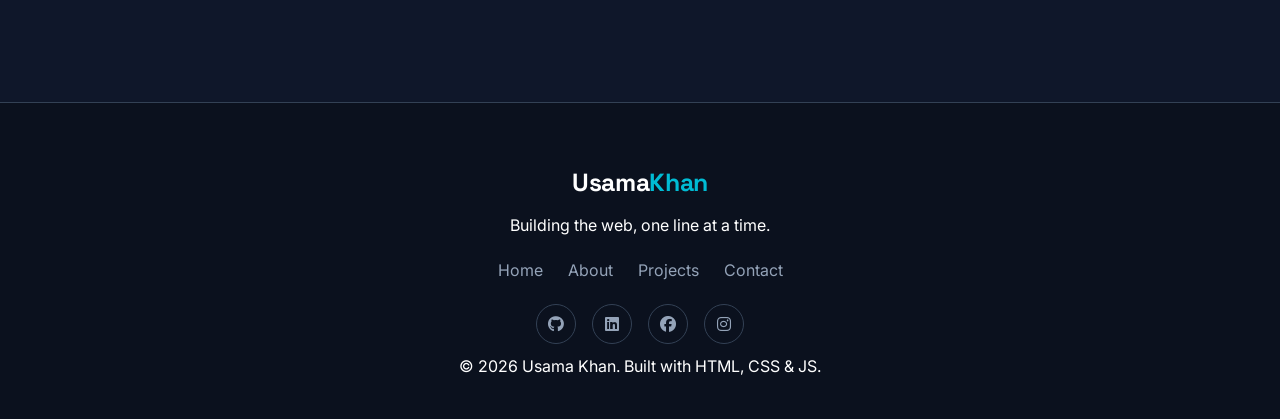
==== commit dd0f6f59: "Update index.html" ====
--- a/index.html
+++ b/index.html
@@ -3,29 +3,19 @@
   <head>
     <meta charset="UTF-8" />
     <meta name="viewport" content="width=device-width, initial-scale=1.0" />
-    <title>Usama Khan | Software Engineer Portfolio & PHP Laravel Developer</title>
-    <meta name="description" content="Explore Usama Khan's software engineer portfolio. Featuring responsive frontend developer internship projects, custom PHP Laravel developer applications, and source code.">    
-
-    <!-- Google tag (gtag.js) -->
-<script async src="https://www.googletagmanager.com/gtag/js?id=G-W902Q4S9RK"></script>
-<script>
-  window.dataLayer = window.dataLayer || [];
-  function gtag(){dataLayer.push(arguments);}
-  gtag('js', new Date());
-
-  gtag('config', 'G-W902Q4S9RK');
-</script>
-    <meta name="google-site-verification" content="yUD-wG1IxpE7o6tKYzs5vHj0u38neLwmU25DbVz43do" />
+    <title>Projects Portfolio | Codebase Showcase by Usama Khan</title>
+    <meta name="description" content="Browse full-stack and front-end architectural projects developed by Usama Khan, including the Laravel Facebook Clone, API tools, and fully responsive platforms." />
+    
     <meta property="og:type" content="website" />
-    <meta property="og:url" content="https://usamakhanportfolio.netlify.app/" />
-    <meta property="og:title" content="Usama Khan | Full-Stack Developer Portfolio" />
-    <meta property="og:description" content="Explore advanced software development projects, frontend skills, and web engineering solutions by Usama Khan." />
+    <meta property="og:url" content="https://usamakhanportfolio.netlify.app/projects.html" />
+    <meta property="og:title" content="Projects Portfolio | Codebase Showcase by Usama Khan" />
+    <meta property="og:description" content="Live demos, technical specs, and GitHub structural access for full-stack web applications by Usama Khan." />
     <meta property="og:image" content="https://usamakhanportfolio.netlify.app/images/og-preview.jpg" />
   
     <meta property="twitter:card" content="summary_large_image" />
-    <meta property="twitter:title" content="Usama Khan | Full-Stack Developer Portfolio" />
-    <meta property="twitter:description" content="Explore software engineering projects and custom web applications built by Usama Khan." />
-    
+    <meta property="twitter:title" content="Projects Portfolio | Codebase Showcase by Usama Khan" />
+    <meta property="twitter:description" content="Live demos, technical specs, and GitHub structural access for web applications by Usama Khan." />
+  
     <link rel="stylesheet" href="style.css" />
     <link rel="stylesheet" href="https://cdnjs.cloudflare.com/ajax/libs/font-awesome/6.5.0/css/all.min.css" />
     <script defer src="script.js"></script>
@@ -48,90 +38,29 @@
     </div>
   </header>
 
-  <section class="home" id="home">
-    <div class="home-content">
-      <p class="home-greeting">Hello, I'm</p>
-      <h1>Hi, I'm Usama Khan</h1>
-      <p class="home-sub">Creative Web Developer &amp; UI Designer passionate about building beautiful, functional websites.</p>
-      <div class="home-btns">
-        <a href="projects.html" class="btn">View My Work</a>
-        <a href="contact.html" class="btn btn-outline">Hire Me</a>
-      </div>
-    </div>
+  <section class="page-hero">
+    <h1>My Projects</h1>
+    <p>A collection of things I've built — from small tools to full web apps.</p>
   </section>
 
-  <section class="skills-strip">
-    <div class="strip-inner">
-      <span>HTML5</span><span>CSS3</span><span>JavaScript</span><span>React.js</span><span>Node.js</span><span>Git / GitHub</span><span>Figma</span><span>Responsive Design</span>
-    </div>
-  </section>
+  <div class="proj-filters">
+    <button class="filter-btn active" data-filter="all">All</button>
+    <button class="filter-btn" data-filter="html">HTML / CSS</button>
+    <button class="filter-btn" data-filter="js">JavaScript</button>
+    <button class="filter-btn" data-filter="react">React / Frameworks</button>
+  </div>
 
-  <section class="about-preview">
-    <div class="about-preview-inner">
-      <div class="about-img-wrap">
-        <img src="images/profile.jpg.jpeg" alt="Usama Khan profile photo" />
-      </div>
-      <div class="about-preview-text">
-        <h2>Full Stack Web Developer</h2>
-        <p>I'm a full-stack developer with a focus on front-end technologies like React and backend stacks like Node.js. I create responsive, user-focused websites with modern aesthetics and accessibility in mind.</p>
-        <ul class="about-facts">
-          <li><span>&#128205;</span> Based in Pakistan</li>
-          <li><span>&#127891;</span> Computer Science Graduate</li>
-          <li><span>&#128187;</span> 2+ Years Experience</li>
-          <li><span>&#9989;</span> Open to Solve Problems &amp; Build</li>
-        </ul>
-        <a href="about.html" class="btn" style="margin-top: 1.5rem; display: inline-block;">Read More</a>
-      </div>
-    </div>
-  </section>
+  <section class="projects projects-page">
+    <div class="project-grid" id="project-grid">
 
-
-  <section class="stats-section">
-    <div class="stats-inner">
-      <div class="stat-item">
-        <span class="stat-number">2+</span>
-        <span class="stat-label">Years Experience</span>
-      </div>
-      <div class="stat-divider"></div>
-      <div class="stat-item">
-        <span class="stat-number">5+</span>
-        <span class="stat-label">Projects Completed</span>
-      </div>
-      <div class="stat-divider"></div>
-      <div class="stat-item">
-        <span class="stat-number">100%</span>
-        <span class="stat-label">Client Satisfaction</span>
-      </div>
-    </div>
-  </section>
-
-  <section class="projects" id="projects">
-    <h2 class="section-title">Featured Projects</h2>
-    <div class="project-grid">
-
-      <div class="project-card">
-        <img src="images/project1.jpg.jpg" alt="PHP Laravel Developer Portfolio Project - Facebook Clone Preview">
+      <div class="project-card" data-category="php">
+        <img src="images/project1.jpg.jpg" alt="Facebook Clone Project" />
         <div class="project-info">
           <div class="project-top">
-            <h3>Portfolio Website</h3>
-            <span class="proj-tag">HTML / CSS</span>
+            <h3>Facebook Clone</h3>
+            <span class="proj-tag">PHP / Laravel</span>
           </div>
-          <p>Personal portfolio to showcase projects, skills, and contact information.</p>
-          <div class="project-links">
-            <a href="https://usamakhandev3184.github.io/Portfolio-Website/" class="proj-link" target="_blank">Live Demo</a>
-            <a href="https://github.com/usamakhandev3184/Portfolio-Website" class="proj-link" target="_blank">GitHub</a>
-          </div>
-        </div>
-      </div>
-
-      <div class="project-card">
-        <img src="images/project2.jpg.jpg" alt="To-Do App project" />
-        <div class="project-info">
-          <div class="project-top">
-            <h3>To-Do App</h3>
-            <span class="proj-tag">JavaScript</span>
-          </div>
-          <p>Task tracker with local storage functionality and a clean responsive interface.</p>
+          <p>A full-stack social network clone engineered with MVC architecture. Features secure Session Middleware authentication, dynamic relational database design using MySQL, and custom Eloquent ORM queries for post feeds.</p>
           <div class="project-links">
             <a href="#" class="proj-link proj-link--disabled">Coming Soon</a>
             <a href="https://github.com/usamakhandev3184" class="proj-link" target="_blank">GitHub</a>
@@ -139,24 +68,51 @@
         </div>
       </div>
 
-      <div class="project-card">
-        <img src="images/project3.jpg.jpg" alt="E-commerce demo project" />
+      <div class="project-card" data-category="html">
+        <img src="images/project2.jpg.jpg" alt="Portfolio website project" />
         <div class="project-info">
           <div class="project-top">
-            <h3>E-Commerce Demo</h3>
-            <span class="proj-tag">React.js</span>
+            <h3>Portfolio Website</h3>
+            <span class="proj-tag">HTML / CSS</span>
           </div>
-          <p>Mock online store with product filtering and interactive cart system.</p>
+          <p>Personal portfolio website designed with clean semantic HTML5, fluid modern CSS grid/flexbox layouts, and fully optimized for mobile responsiveness and Netlify deployment.</p>
           <div class="project-links">
-            <a href="#" class="proj-link">Live Demo</a>
-            <a href="#" class="proj-link">GitHub</a>
+            <a href="https://usamakhandev3184.github.io/Portfolio-Website/" class="proj-link" target="_blank">Live Demo</a>
+            <a href="https://github.com/usamakhandev3184" class="proj-link" target="_blank">GitHub</a>
           </div>
         </div>
       </div>
 
-    </div>
-    <div style="text-align:center; margin-top:2.5rem;">
-      <a href="projects.html" class="btn">See All Projects</a>
+      <div class="project-card" data-category="react">
+        <img src="images/project3.jpg.jpg" alt="To-Do App project" />
+        <div class="project-info">
+          <div class="project-top">
+            <h3>To-Do App</h3>
+            <span class="proj-tag">React.js</span>
+          </div>
+          <p>A React-based task management tool featuring full CRUD operations, priority levels, inline editing, filters (All/Active/Completed), and local storage persistence so data remains on refresh.</p>
+          <div class="project-links">
+            <a href="https://todo-app-amber-psi.vercel.app/" class="proj-link" target="_blank">Live Demo</a>
+            <a href="https://github.com/usamakhandev3184/todo-app" class="proj-link" target="_blank">GitHub</a>
+          </div>
+        </div>
+      </div>
+
+      <div class="project-card" data-category="js">
+        <img src="images/project3.jpg.jpg" alt="Weather app project" />
+        <div class="project-info">
+          <div class="project-top">
+            <h3>Weather App</h3>
+            <span class="proj-tag">JavaScript</span>
+          </div>
+          <p>Real-time weather app using OpenWeather API. Features dynamic asynchronous API fetch operations, live forecast location search tracking, and clean object layout structures.</p>
+          <div class="project-links">
+            <a href="#" class="proj-link proj-link--disabled">Coming Soon</a>
+            <a href="https://github.com/usamakhandev3184" class="proj-link" target="_blank">GitHub</a>
+          </div>
+        </div>
+      </div>
+
     </div>
   </section>
 
--- a/style.css
+++ b/style.css
@@ -129,6 +129,14 @@
 .navbar a:hover,
 .navbar a.active { 
   color: #00bcd4 !important; 
+}
+
+.navbar a.active {
+  font-weight: 600;
+}
+
+.navbar a.active::after {
+  width: 100%;
 }
 
 .mobile-toggle {
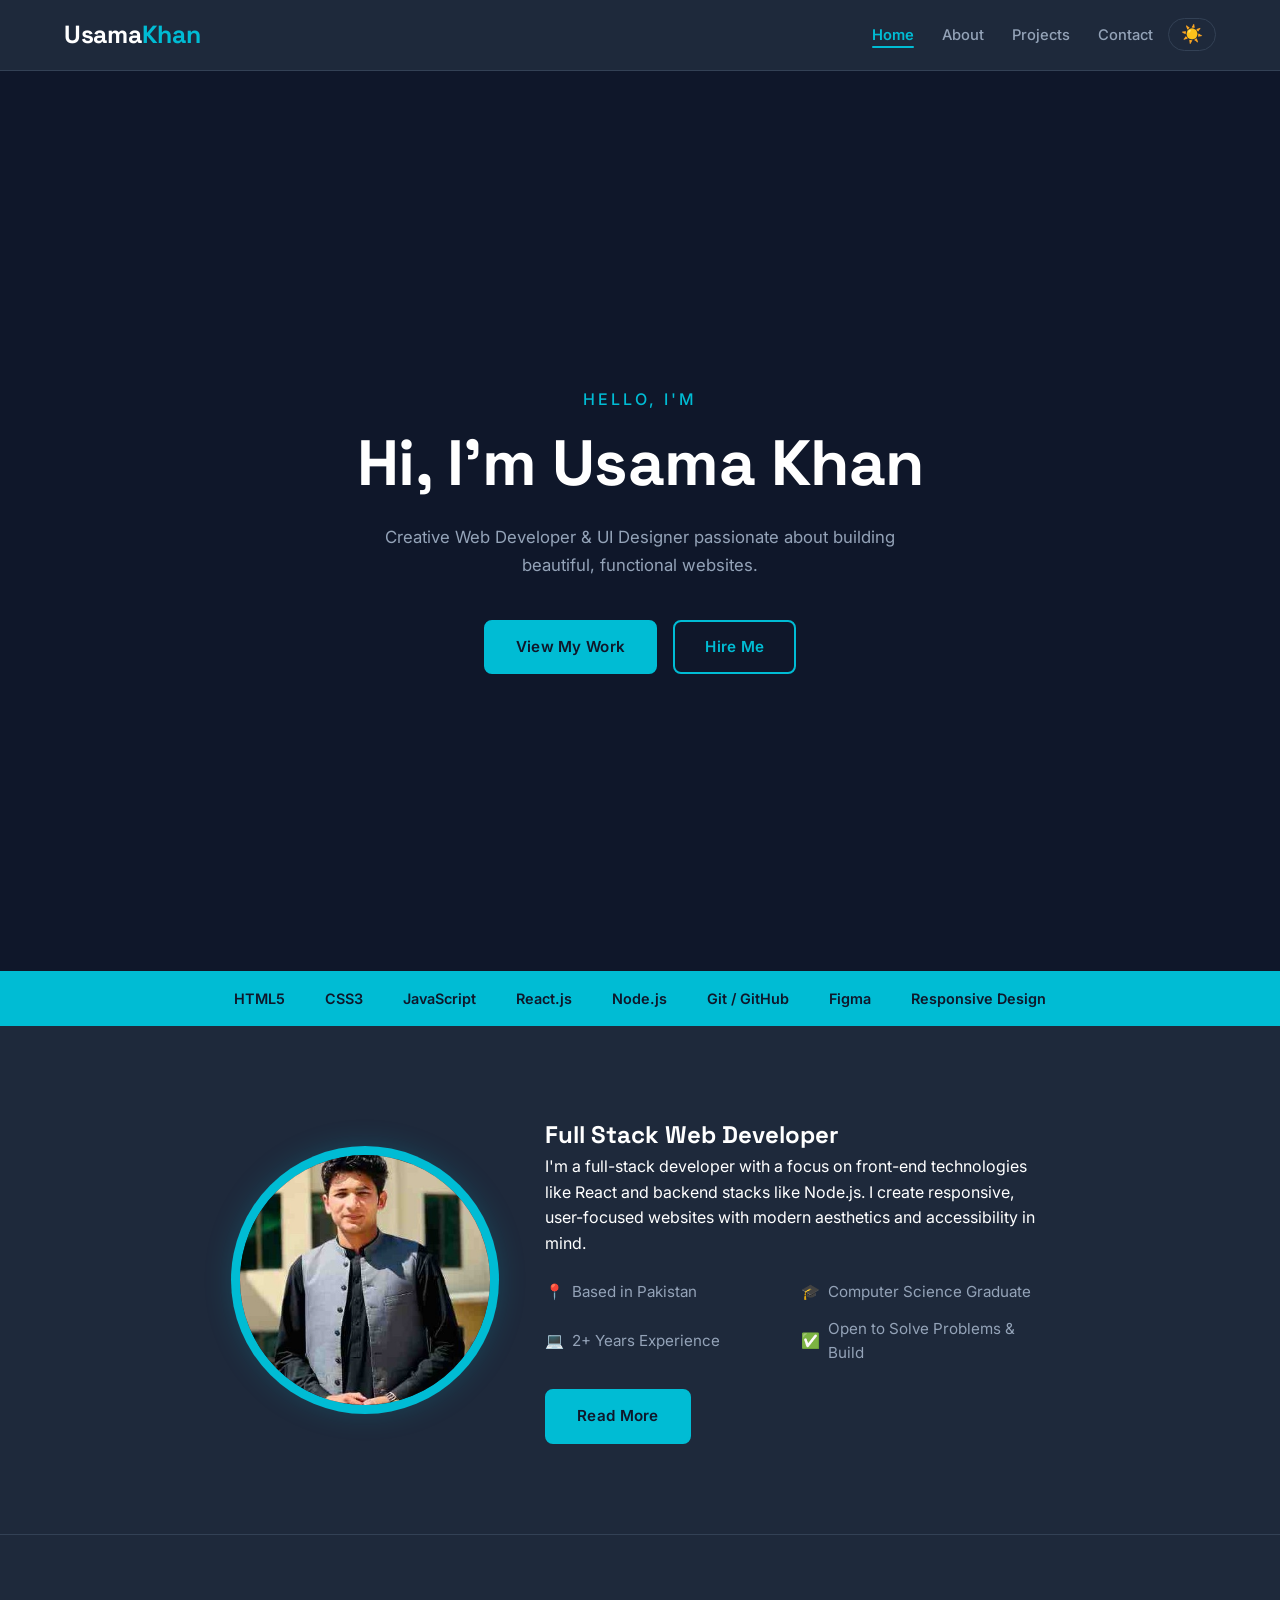
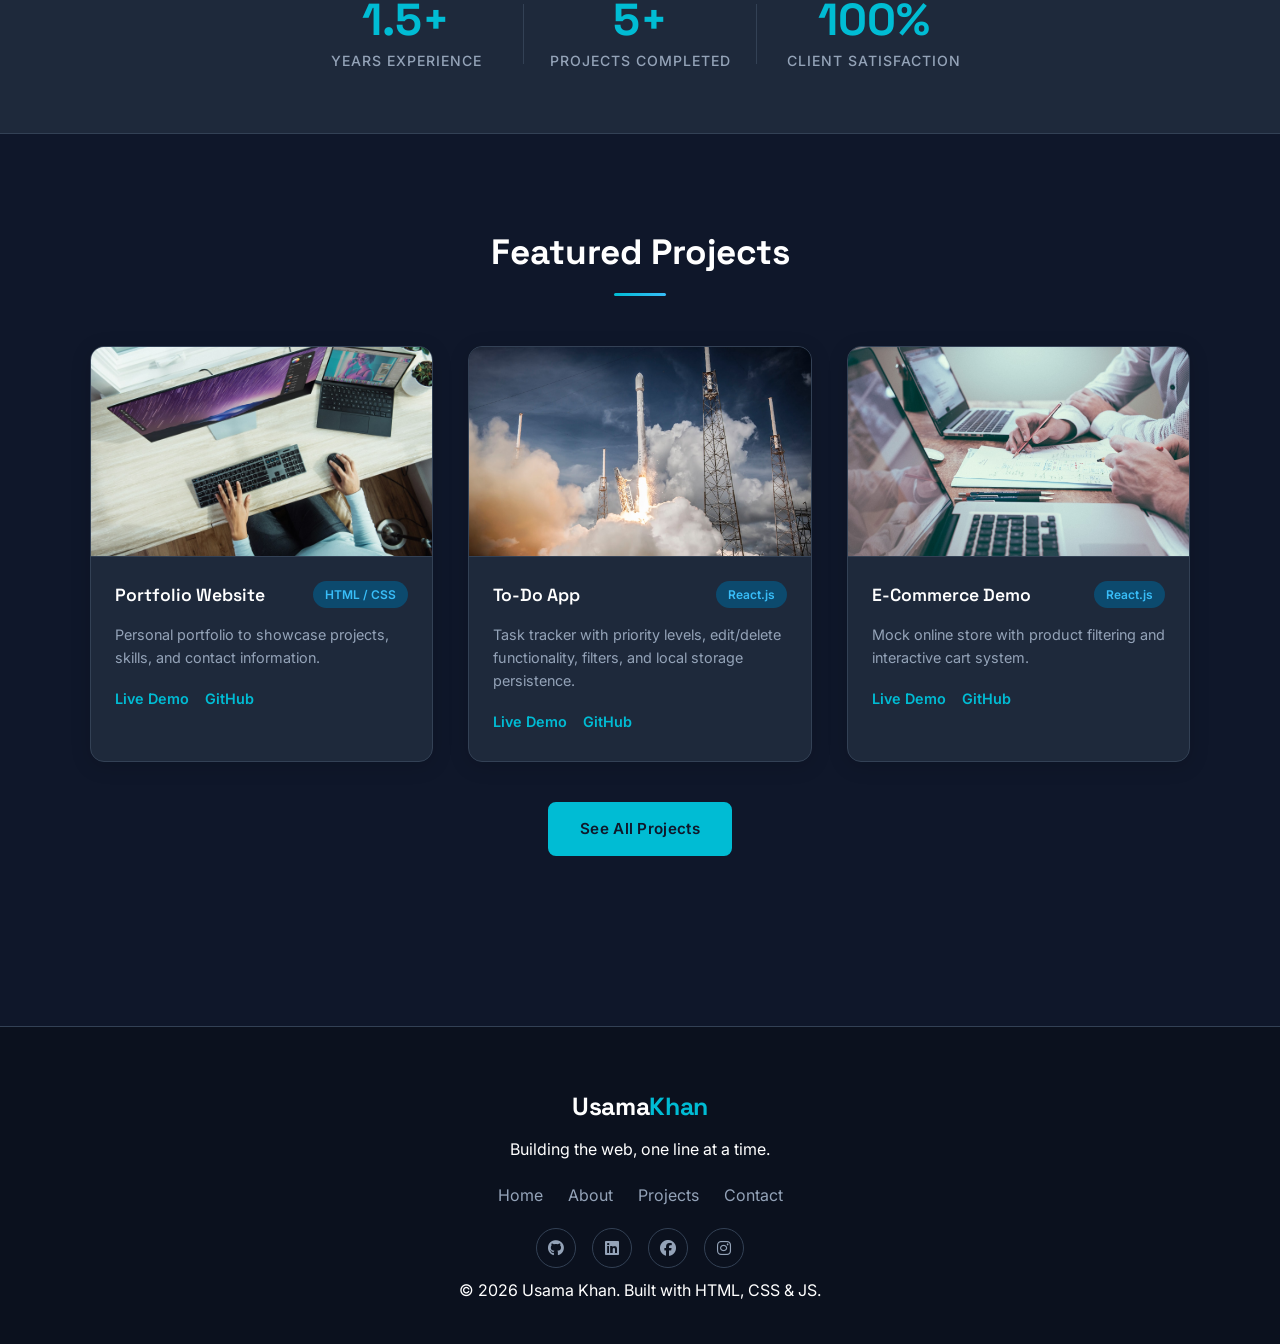
==== commit b5f1e14b: "Update index.html" ====
--- a/index.html
+++ b/index.html
@@ -3,19 +3,29 @@
   <head>
     <meta charset="UTF-8" />
     <meta name="viewport" content="width=device-width, initial-scale=1.0" />
-    <title>Projects Portfolio | Codebase Showcase by Usama Khan</title>
-    <meta name="description" content="Browse full-stack and front-end architectural projects developed by Usama Khan, including the Laravel Facebook Clone, API tools, and fully responsive platforms." />
-    
+    <title>Usama Khan | Software Engineer Portfolio & PHP Laravel Developer</title>
+    <meta name="description" content="Explore Usama Khan's software engineer portfolio. Featuring responsive frontend developer internship projects, custom PHP Laravel developer applications, and source code.">    
+
+    <!-- Google tag (gtag.js) -->
+<script async src="https://www.googletagmanager.com/gtag/js?id=G-W902Q4S9RK"></script>
+<script>
+  window.dataLayer = window.dataLayer || [];
+  function gtag(){dataLayer.push(arguments);}
+  gtag('js', new Date());
+
+  gtag('config', 'G-W902Q4S9RK');
+</script>
+    <meta name="google-site-verification" content="yUD-wG1IxpE7o6tKYzs5vHj0u38neLwmU25DbVz43do" />
     <meta property="og:type" content="website" />
-    <meta property="og:url" content="https://usamakhanportfolio.netlify.app/projects.html" />
-    <meta property="og:title" content="Projects Portfolio | Codebase Showcase by Usama Khan" />
-    <meta property="og:description" content="Live demos, technical specs, and GitHub structural access for full-stack web applications by Usama Khan." />
+    <meta property="og:url" content="https://usamakhanportfolio.netlify.app/" />
+    <meta property="og:title" content="Usama Khan | Full-Stack Developer Portfolio" />
+    <meta property="og:description" content="Explore advanced software development projects, frontend skills, and web engineering solutions by Usama Khan." />
     <meta property="og:image" content="https://usamakhanportfolio.netlify.app/images/og-preview.jpg" />
   
     <meta property="twitter:card" content="summary_large_image" />
-    <meta property="twitter:title" content="Projects Portfolio | Codebase Showcase by Usama Khan" />
-    <meta property="twitter:description" content="Live demos, technical specs, and GitHub structural access for web applications by Usama Khan." />
-  
+    <meta property="twitter:title" content="Usama Khan | Full-Stack Developer Portfolio" />
+    <meta property="twitter:description" content="Explore software engineering projects and custom web applications built by Usama Khan." />
+    
     <link rel="stylesheet" href="style.css" />
     <link rel="stylesheet" href="https://cdnjs.cloudflare.com/ajax/libs/font-awesome/6.5.0/css/all.min.css" />
     <script defer src="script.js"></script>
@@ -38,59 +48,90 @@
     </div>
   </header>
 
-  <section class="page-hero">
-    <h1>My Projects</h1>
-    <p>A collection of things I've built — from small tools to full web apps.</p>
+  <section class="home" id="home">
+    <div class="home-content">
+      <p class="home-greeting">Hello, I'm</p>
+      <h1>Hi, I'm Usama Khan</h1>
+      <p class="home-sub">Creative Web Developer &amp; UI Designer passionate about building beautiful, functional websites.</p>
+      <div class="home-btns">
+        <a href="projects.html" class="btn">View My Work</a>
+        <a href="contact.html" class="btn btn-outline">Hire Me</a>
+      </div>
+    </div>
   </section>
 
-  <div class="proj-filters">
-    <button class="filter-btn active" data-filter="all">All</button>
-    <button class="filter-btn" data-filter="html">HTML / CSS</button>
-    <button class="filter-btn" data-filter="js">JavaScript</button>
-    <button class="filter-btn" data-filter="react">React / Frameworks</button>
-  </div>
+  <section class="skills-strip">
+    <div class="strip-inner">
+      <span>HTML5</span><span>CSS3</span><span>JavaScript</span><span>React.js</span><span>Node.js</span><span>Git / GitHub</span><span>Figma</span><span>Responsive Design</span>
+    </div>
+  </section>
 
-  <section class="projects projects-page">
-    <div class="project-grid" id="project-grid">
+  <section class="about-preview">
+    <div class="about-preview-inner">
+      <div class="about-img-wrap">
+        <img src="images/profile.jpg.jpeg" alt="Usama Khan profile photo" />
+      </div>
+      <div class="about-preview-text">
+        <h2>Full Stack Web Developer</h2>
+        <p>I'm a full-stack developer with a focus on front-end technologies like React and backend stacks like Node.js. I create responsive, user-focused websites with modern aesthetics and accessibility in mind.</p>
+        <ul class="about-facts">
+          <li><span>&#128205;</span> Based in Pakistan</li>
+          <li><span>&#127891;</span> Computer Science Graduate</li>
+          <li><span>&#128187;</span> 2+ Years Experience</li>
+          <li><span>&#9989;</span> Open to Solve Problems &amp; Build</li>
+        </ul>
+        <a href="about.html" class="btn" style="margin-top: 1.5rem; display: inline-block;">Read More</a>
+      </div>
+    </div>
+  </section>
 
-      <div class="project-card" data-category="php">
-        <img src="images/project1.jpg.jpg" alt="Facebook Clone Project" />
-        <div class="project-info">
-          <div class="project-top">
-            <h3>Facebook Clone</h3>
-            <span class="proj-tag">PHP / Laravel</span>
-          </div>
-          <p>A full-stack social network clone engineered with MVC architecture. Features secure Session Middleware authentication, dynamic relational database design using MySQL, and custom Eloquent ORM queries for post feeds.</p>
-          <div class="project-links">
-            <a href="#" class="proj-link proj-link--disabled">Coming Soon</a>
-            <a href="https://github.com/usamakhandev3184" class="proj-link" target="_blank">GitHub</a>
-          </div>
-        </div>
+
+  <section class="stats-section">
+    <div class="stats-inner">
+      <div class="stat-item">
+        <span class="stat-number">1.5+</span>
+        <span class="stat-label">Years Experience</span>
       </div>
+      <div class="stat-divider"></div>
+      <div class="stat-item">
+        <span class="stat-number">5+</span>
+        <span class="stat-label">Projects Completed</span>
+      </div>
+      <div class="stat-divider"></div>
+      <div class="stat-item">
+        <span class="stat-number">100%</span>
+        <span class="stat-label">Client Satisfaction</span>
+      </div>
+    </div>
+  </section>
 
-      <div class="project-card" data-category="html">
-        <img src="images/project2.jpg.jpg" alt="Portfolio website project" />
+  <section class="projects" id="projects">
+    <h2 class="section-title">Featured Projects</h2>
+    <div class="project-grid">
+
+      <div class="project-card">
+        <img src="images/project1.jpg.jpg" alt="PHP Laravel Developer Portfolio Project - Facebook Clone Preview">
         <div class="project-info">
           <div class="project-top">
             <h3>Portfolio Website</h3>
             <span class="proj-tag">HTML / CSS</span>
           </div>
-          <p>Personal portfolio website designed with clean semantic HTML5, fluid modern CSS grid/flexbox layouts, and fully optimized for mobile responsiveness and Netlify deployment.</p>
+          <p>Personal portfolio to showcase projects, skills, and contact information.</p>
           <div class="project-links">
             <a href="https://usamakhandev3184.github.io/Portfolio-Website/" class="proj-link" target="_blank">Live Demo</a>
-            <a href="https://github.com/usamakhandev3184" class="proj-link" target="_blank">GitHub</a>
+            <a href="https://github.com/usamakhandev3184/Portfolio-Website" class="proj-link" target="_blank">GitHub</a>
           </div>
         </div>
       </div>
 
-      <div class="project-card" data-category="react">
-        <img src="images/project3.jpg.jpg" alt="To-Do App project" />
+      <div class="project-card">
+        <img src="images/project2.jpg.jpg" alt="To-Do App project" />
         <div class="project-info">
           <div class="project-top">
             <h3>To-Do App</h3>
             <span class="proj-tag">React.js</span>
           </div>
-          <p>A React-based task management tool featuring full CRUD operations, priority levels, inline editing, filters (All/Active/Completed), and local storage persistence so data remains on refresh.</p>
+          <p>Task tracker with priority levels, edit/delete functionality, filters, and local storage persistence.</p>
           <div class="project-links">
             <a href="https://todo-app-amber-psi.vercel.app/" class="proj-link" target="_blank">Live Demo</a>
             <a href="https://github.com/usamakhandev3184/todo-app" class="proj-link" target="_blank">GitHub</a>
@@ -98,21 +139,24 @@
         </div>
       </div>
 
-      <div class="project-card" data-category="js">
-        <img src="images/project3.jpg.jpg" alt="Weather app project" />
+      <div class="project-card">
+        <img src="images/project3.jpg.jpg" alt="E-commerce demo project" />
         <div class="project-info">
           <div class="project-top">
-            <h3>Weather App</h3>
-            <span class="proj-tag">JavaScript</span>
+            <h3>E-Commerce Demo</h3>
+            <span class="proj-tag">React.js</span>
           </div>
-          <p>Real-time weather app using OpenWeather API. Features dynamic asynchronous API fetch operations, live forecast location search tracking, and clean object layout structures.</p>
+          <p>Mock online store with product filtering and interactive cart system.</p>
           <div class="project-links">
-            <a href="#" class="proj-link proj-link--disabled">Coming Soon</a>
-            <a href="https://github.com/usamakhandev3184" class="proj-link" target="_blank">GitHub</a>
+            <a href="#" class="proj-link">Live Demo</a>
+            <a href="#" class="proj-link">GitHub</a>
           </div>
         </div>
       </div>
 
+    </div>
+    <div style="text-align:center; margin-top:2.5rem;">
+      <a href="projects.html" class="btn">See All Projects</a>
     </div>
   </section>
 
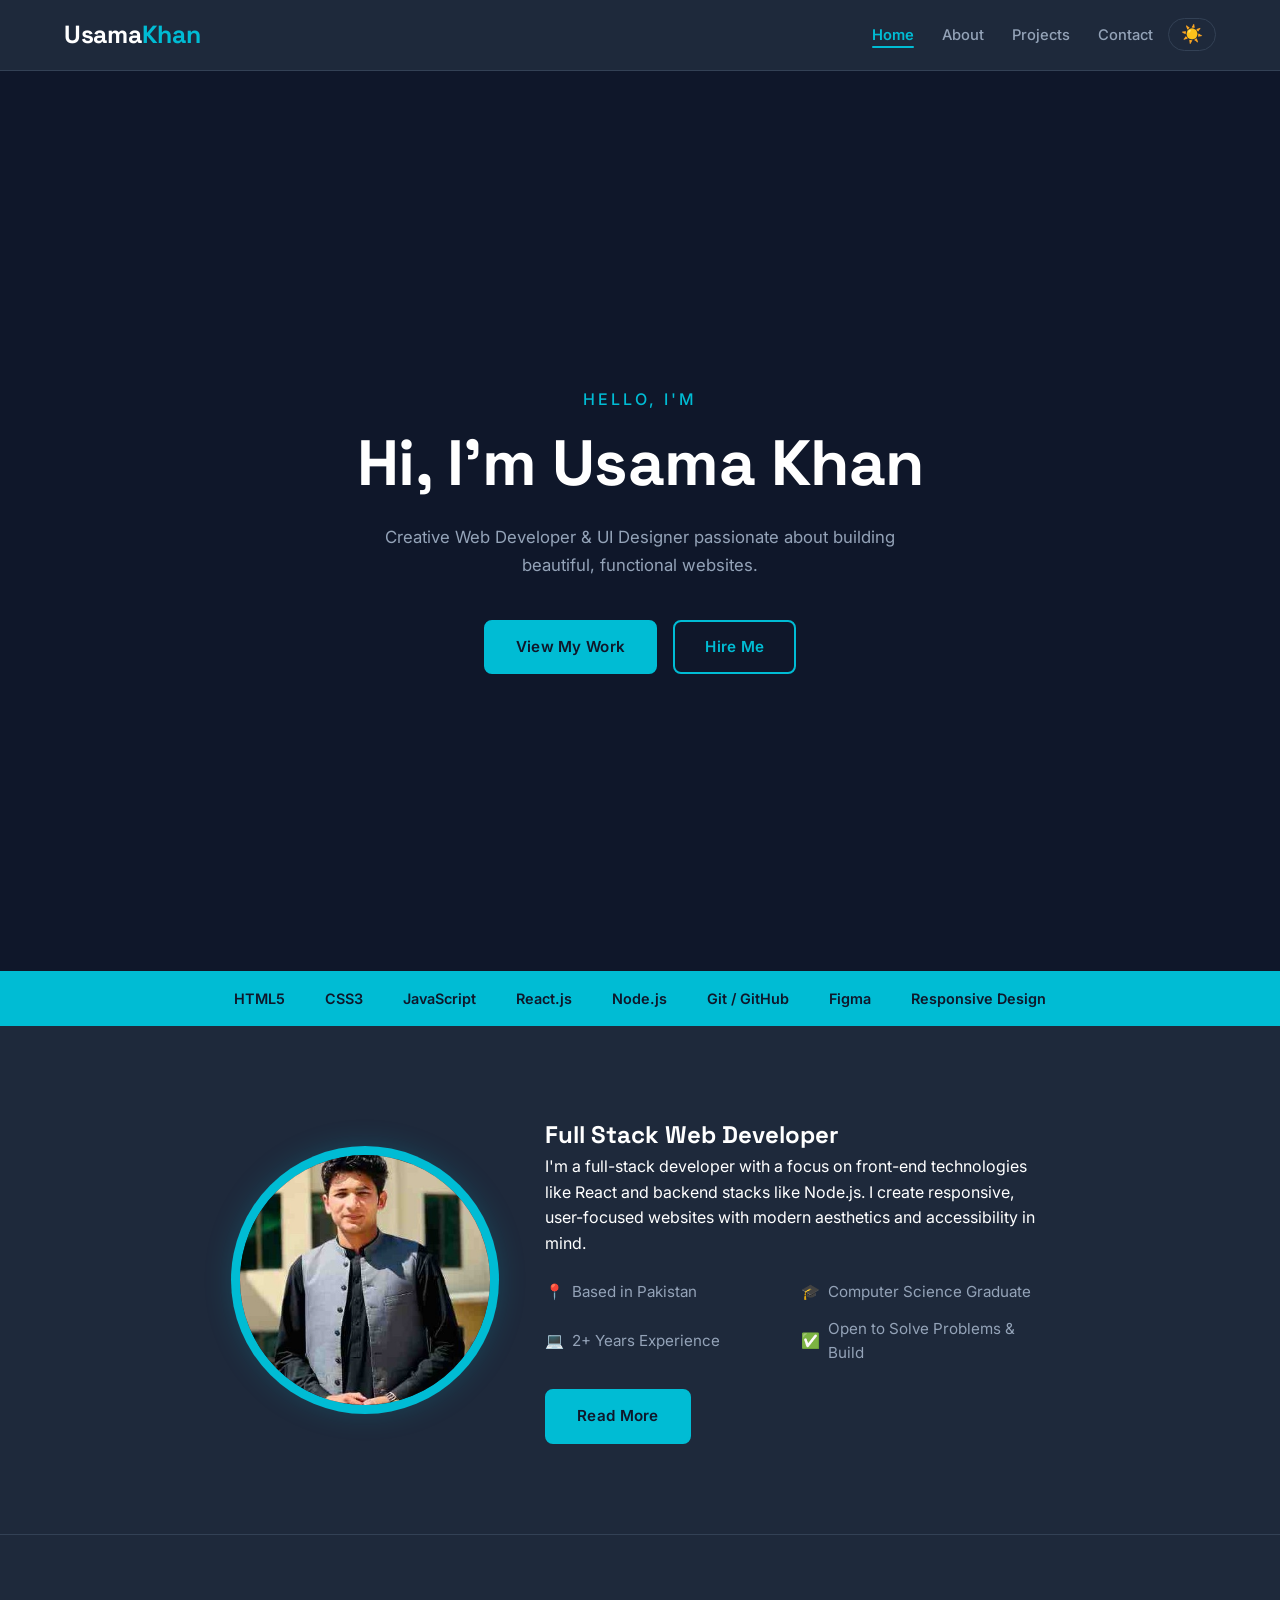
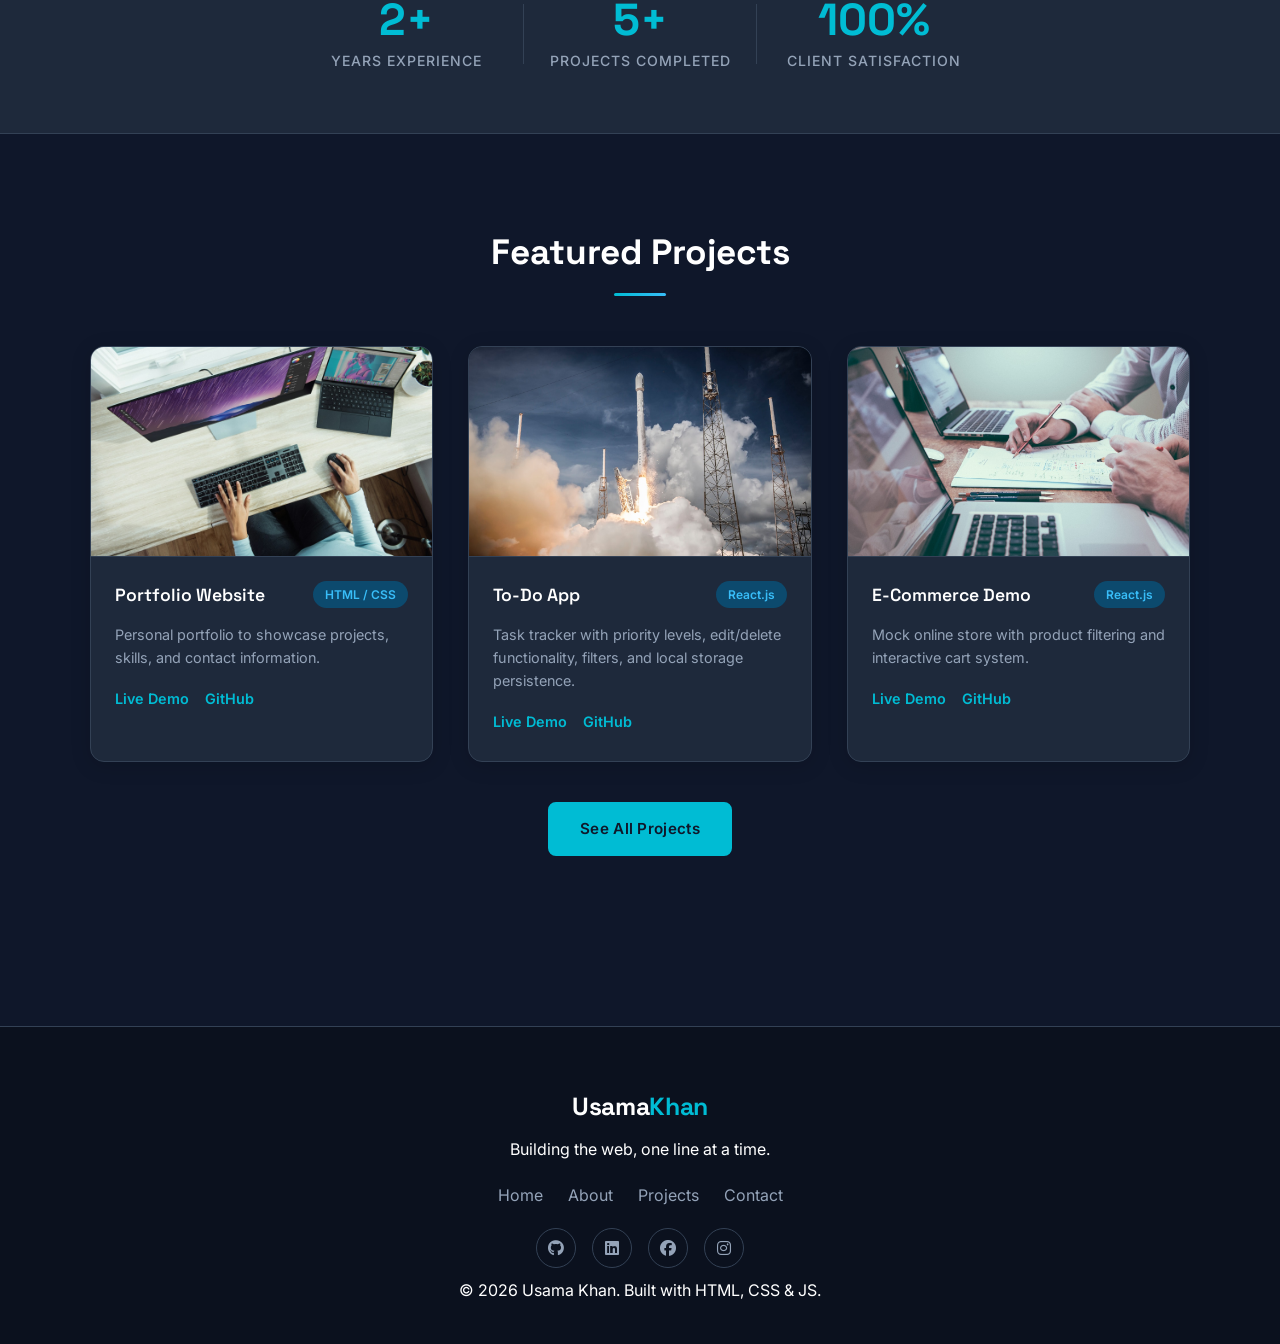
==== commit 65130687: "Update index.html" ====
--- a/index.html
+++ b/index.html
@@ -89,7 +89,7 @@
   <section class="stats-section">
     <div class="stats-inner">
       <div class="stat-item">
-        <span class="stat-number">1.5+</span>
+        <span class="stat-number">2+</span>
         <span class="stat-label">Years Experience</span>
       </div>
       <div class="stat-divider"></div>
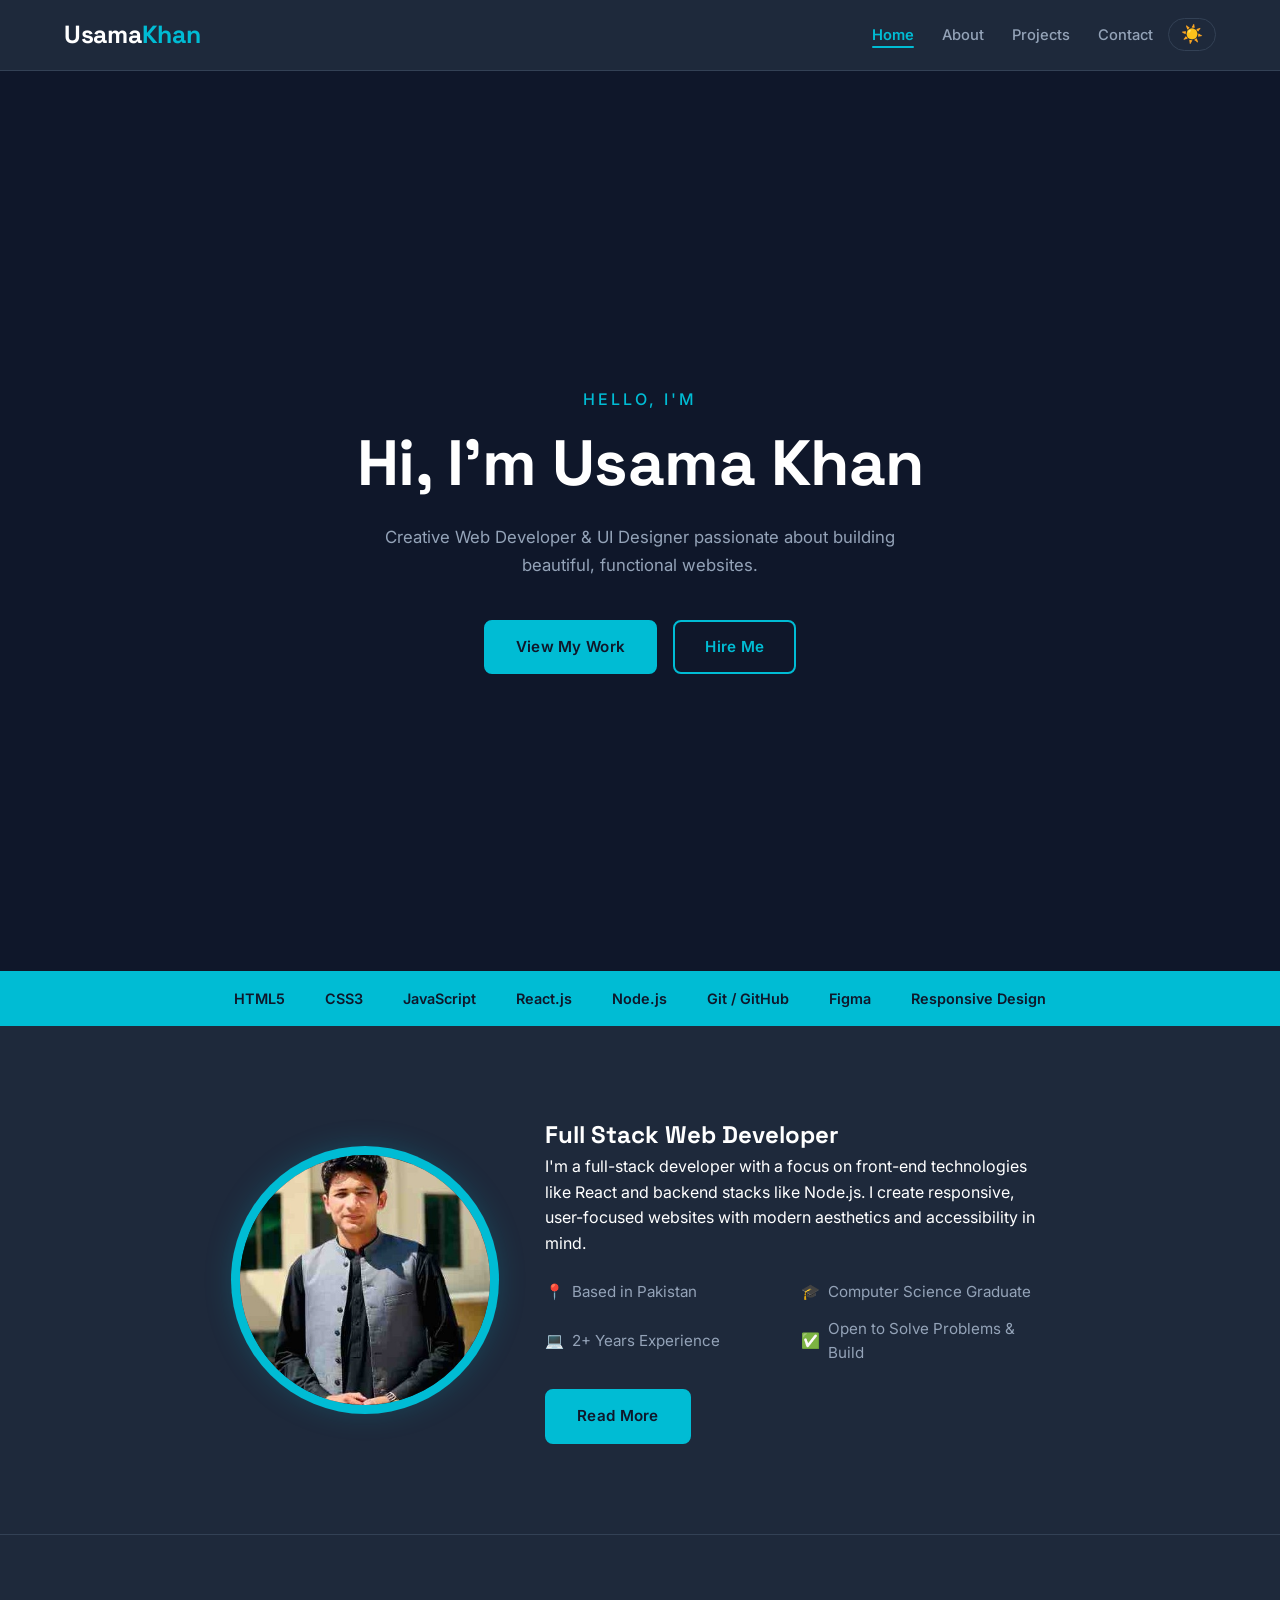
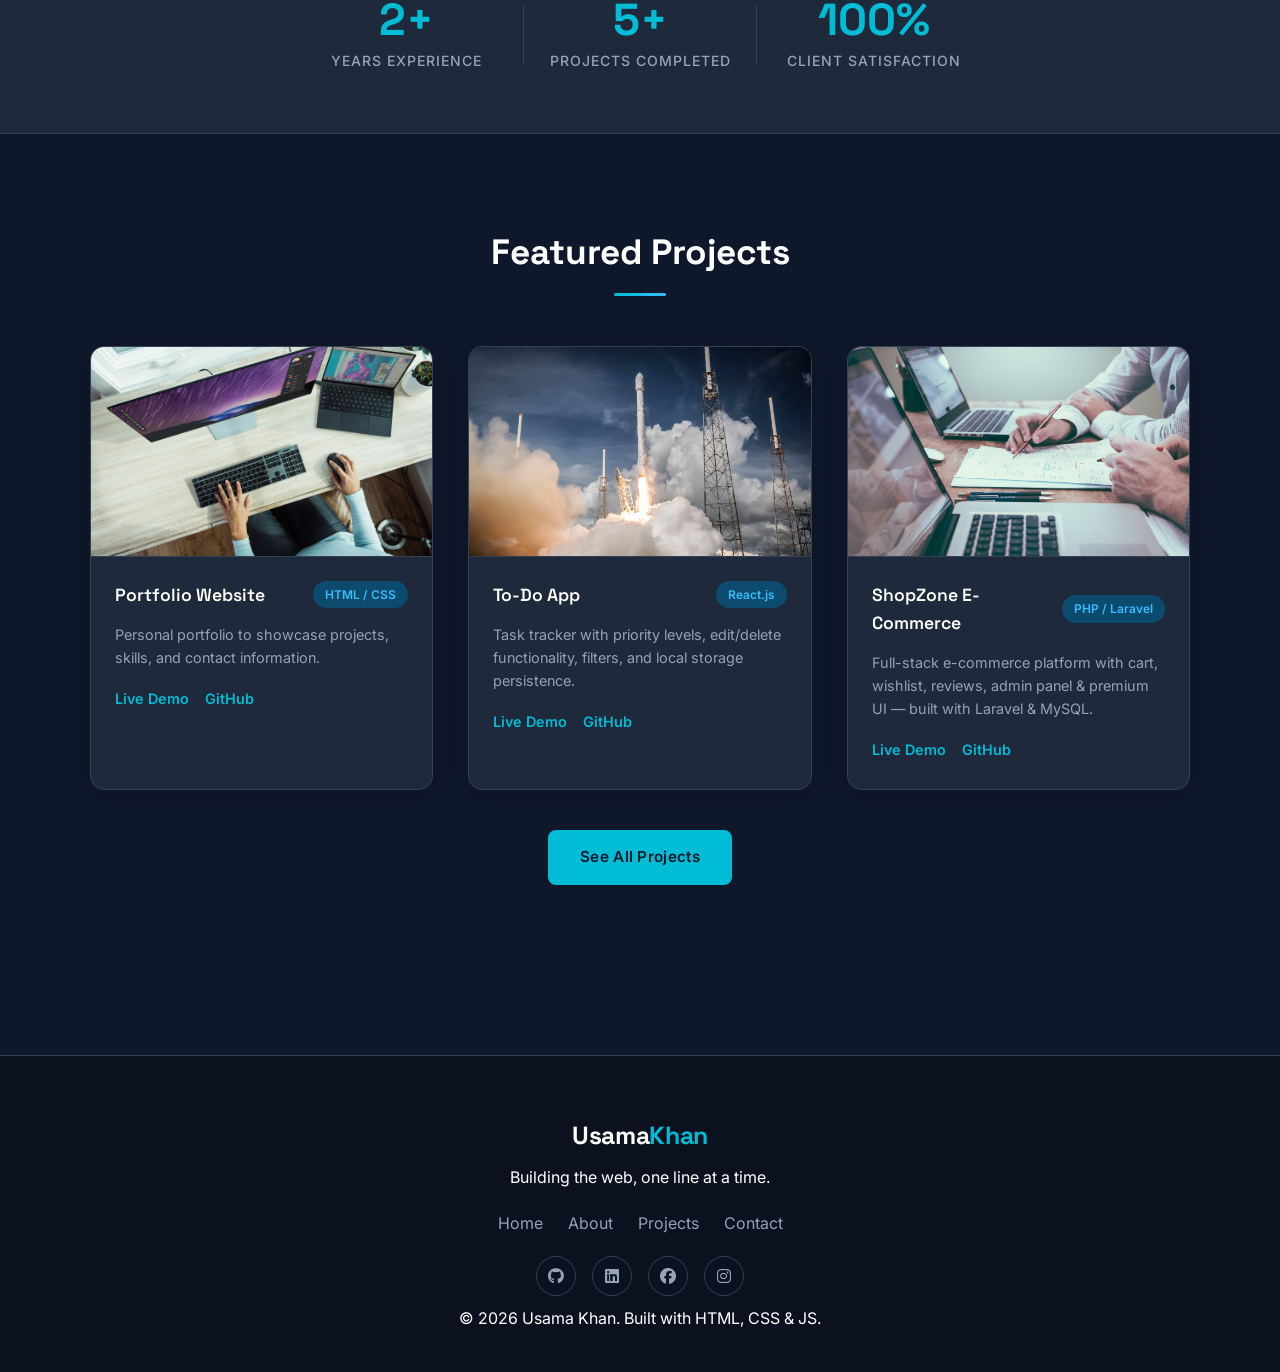
==== commit d4227a4d: "Update index.html" ====
--- a/index.html
+++ b/index.html
@@ -140,16 +140,16 @@
       </div>
 
       <div class="project-card">
-        <img src="images/project3.jpg.jpg" alt="E-commerce demo project" />
+        <img src="images/project3.jpg.jpg" alt="ShopZone E-Commerce project" />
         <div class="project-info">
           <div class="project-top">
-            <h3>E-Commerce Demo</h3>
-            <span class="proj-tag">React.js</span>
+            <h3>ShopZone E-Commerce</h3>
+            <span class="proj-tag">PHP / Laravel</span>
           </div>
-          <p>Mock online store with product filtering and interactive cart system.</p>
+          <p>Full-stack e-commerce platform with cart, wishlist, reviews, admin panel & premium UI — built with Laravel & MySQL.</p>
           <div class="project-links">
-            <a href="#" class="proj-link">Live Demo</a>
-            <a href="#" class="proj-link">GitHub</a>
+            <a href="https://shopzone-ecommerce-production-f1cf.up.railway.app" class="proj-link" target="_blank">Live Demo</a>
+            <a href="https://github.com/usamakhandev3184/shopzone-ecommerce" class="proj-link" target="_blank">GitHub</a>
           </div>
         </div>
       </div>
--- a/style.css
+++ b/style.css
@@ -9,6 +9,10 @@
 
 html { 
   scroll-behavior: smooth; 
+}
+
+html, body {
+  overflow-x: hidden;
 }
 
 /* ── DYNAMIC SYSTEM VARIABLES (Theme Control) ── */
@@ -1365,4 +1369,23 @@
   .bio-label {
     min-width: unset;
   }
-}
+
+  /* --- Stats Section Fix (prevents overflow + cramped text) --- */
+  .stats-inner {
+    gap: 0;
+  }
+
+  .stat-item {
+    padding: 8px 6px;
+    min-width: 0;
+  }
+
+  .stat-number {
+    font-size: 1.8rem;
+  }
+
+  .stat-label {
+    font-size: 0.7rem;
+    letter-spacing: 0.5px;
+  }
+}
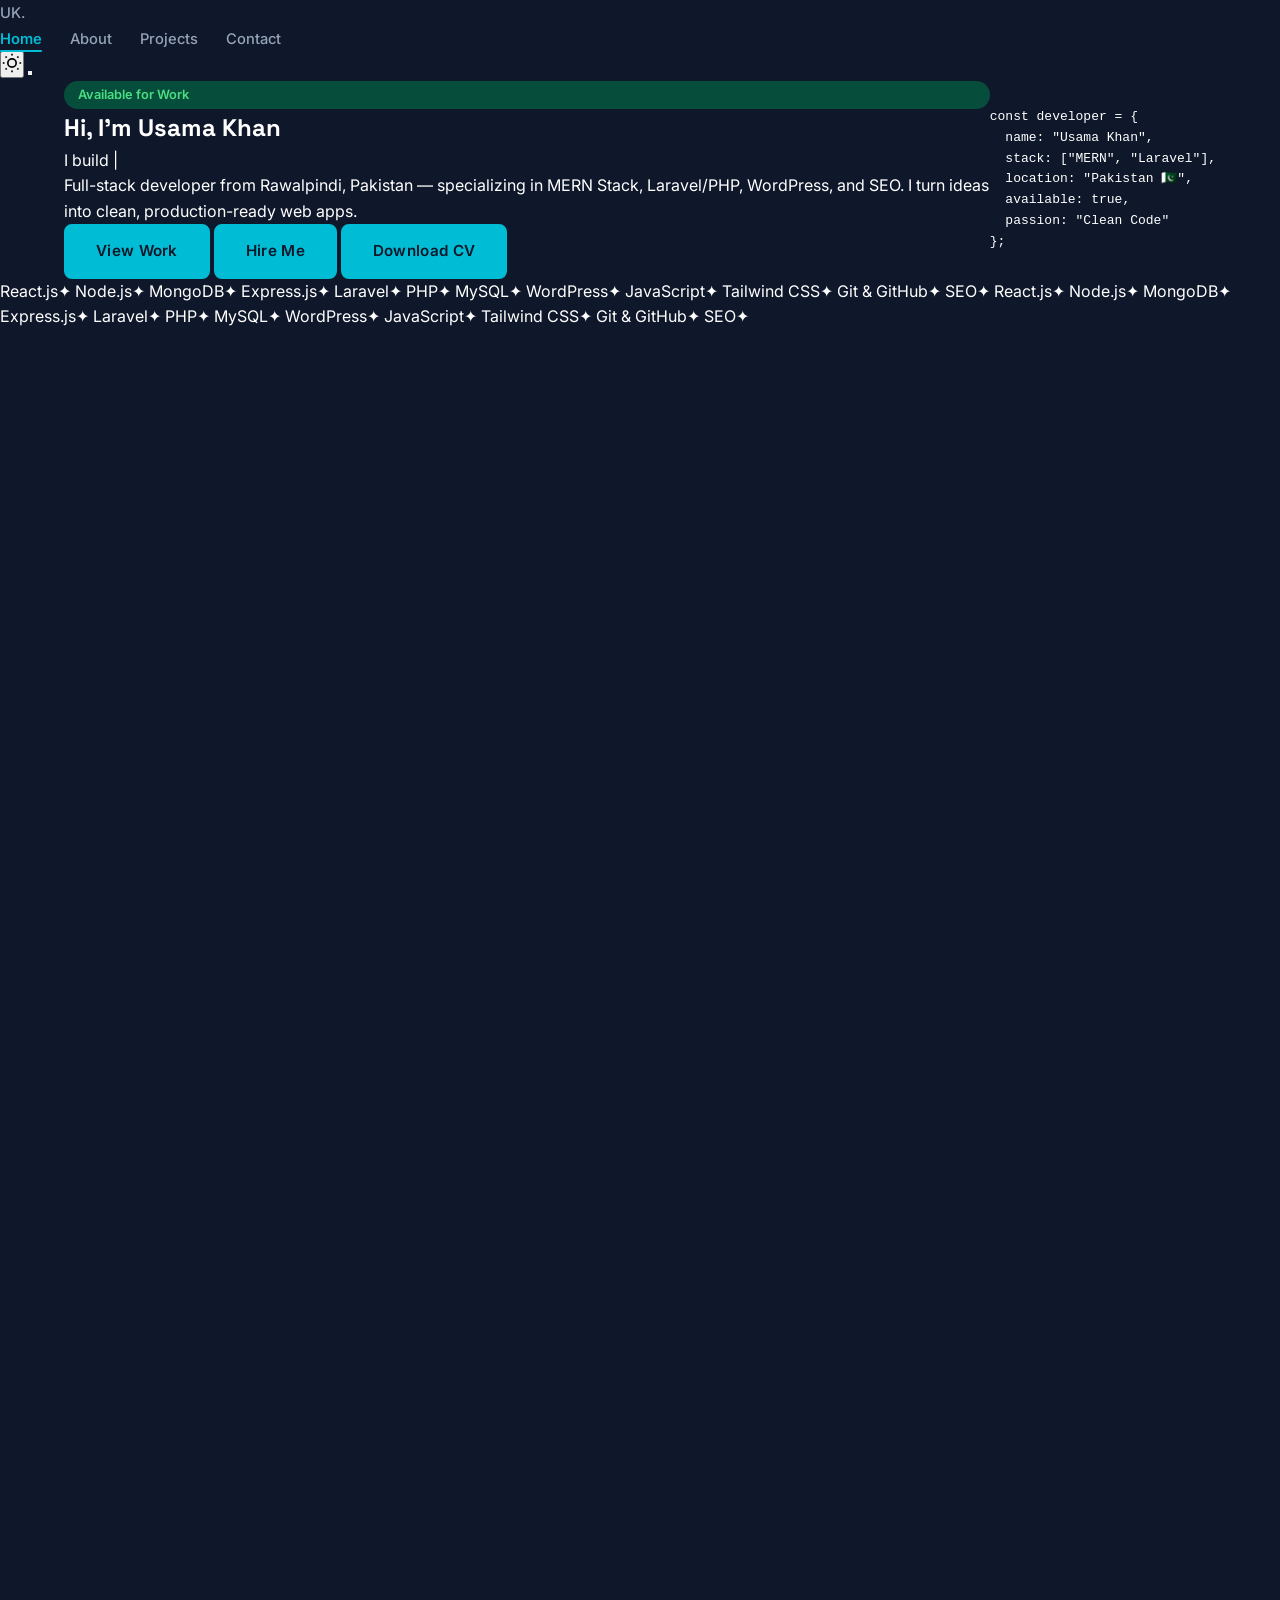
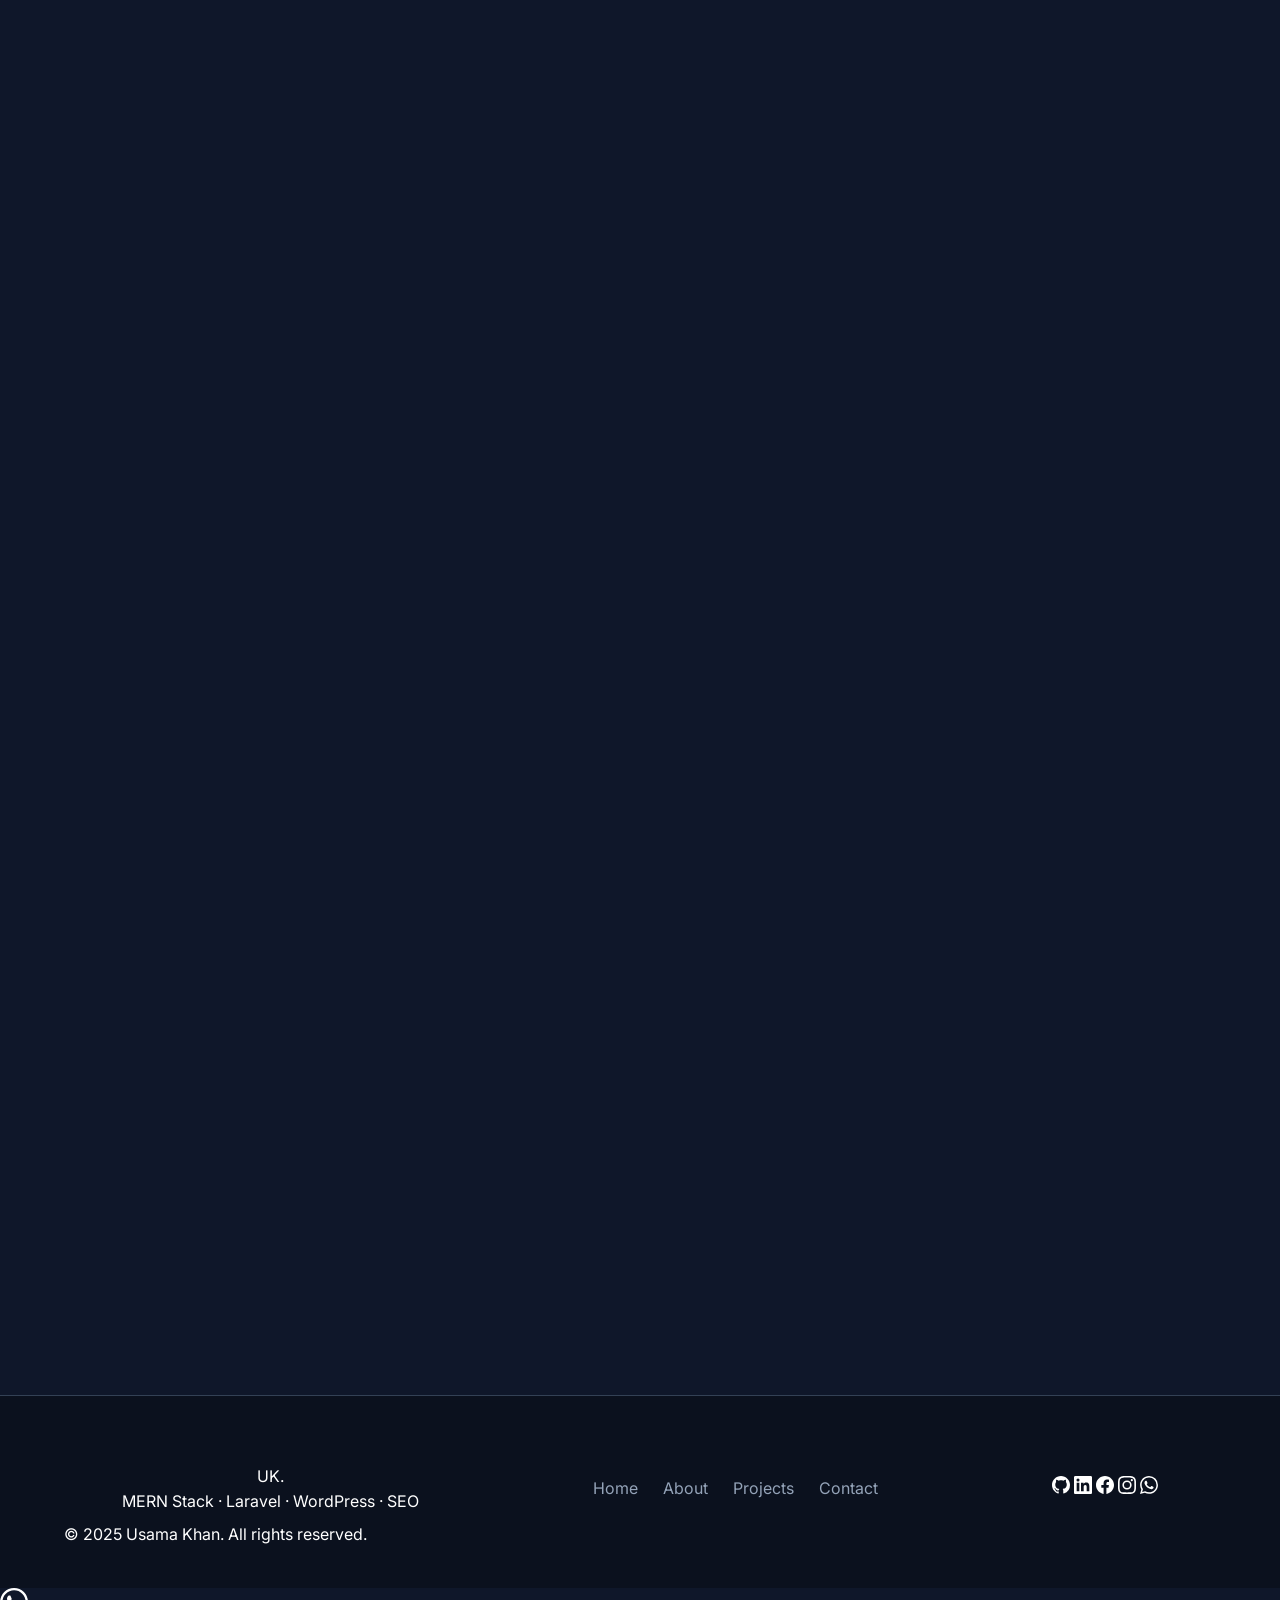
==== commit cdd28450: "Update index.html" ====
--- a/index.html
+++ b/index.html
@@ -1,184 +1,388 @@
 <!DOCTYPE html>
 <html lang="en">
-  <head>
-    <meta charset="UTF-8" />
-    <meta name="viewport" content="width=device-width, initial-scale=1.0" />
-    <title>Usama Khan | Software Engineer Portfolio & PHP Laravel Developer</title>
-    <meta name="description" content="Explore Usama Khan's software engineer portfolio. Featuring responsive frontend developer internship projects, custom PHP Laravel developer applications, and source code.">    
-
-    <!-- Google tag (gtag.js) -->
-<script async src="https://www.googletagmanager.com/gtag/js?id=G-W902Q4S9RK"></script>
-<script>
-  window.dataLayer = window.dataLayer || [];
-  function gtag(){dataLayer.push(arguments);}
-  gtag('js', new Date());
-
-  gtag('config', 'G-W902Q4S9RK');
-</script>
-    <meta name="google-site-verification" content="yUD-wG1IxpE7o6tKYzs5vHj0u38neLwmU25DbVz43do" />
-    <meta property="og:type" content="website" />
-    <meta property="og:url" content="https://usamakhanportfolio.netlify.app/" />
-    <meta property="og:title" content="Usama Khan | Full-Stack Developer Portfolio" />
-    <meta property="og:description" content="Explore advanced software development projects, frontend skills, and web engineering solutions by Usama Khan." />
-    <meta property="og:image" content="https://usamakhanportfolio.netlify.app/images/og-preview.jpg" />
-  
-    <meta property="twitter:card" content="summary_large_image" />
-    <meta property="twitter:title" content="Usama Khan | Full-Stack Developer Portfolio" />
-    <meta property="twitter:description" content="Explore software engineering projects and custom web applications built by Usama Khan." />
-    
-    <link rel="stylesheet" href="style.css" />
-    <link rel="stylesheet" href="https://cdnjs.cloudflare.com/ajax/libs/font-awesome/6.5.0/css/all.min.css" />
-    <script defer src="script.js"></script>
-  </head>
-<body>
-
-  <header class="header" id="header">
-    <div class="container">
-      <div class="logo">Usama<span>Khan</span></div>
-      <nav class="navbar" id="navbar">
-        <ul id="nav-list">
-          <li><a href="index.html">Home</a></li>
-          <li><a href="about.html">About</a></li>
-          <li><a href="projects.html">Projects</a></li>
-          <li><a href="contact.html">Contact</a></li>
-        </ul>
-        <button id="theme-toggle" class="theme-toggle-btn" aria-label="Toggle theme">☀️</button>
-        <button class="mobile-toggle" id="mobile-toggle" aria-label="Toggle navigation" aria-expanded="false">&#9776;</button>
-      </nav>
-    </div>
-  </header>
-
-  <section class="home" id="home">
-    <div class="home-content">
-      <p class="home-greeting">Hello, I'm</p>
-      <h1>Hi, I'm Usama Khan</h1>
-      <p class="home-sub">Creative Web Developer &amp; UI Designer passionate about building beautiful, functional websites.</p>
-      <div class="home-btns">
-        <a href="projects.html" class="btn">View My Work</a>
-        <a href="contact.html" class="btn btn-outline">Hire Me</a>
-      </div>
-    </div>
-  </section>
-
-  <section class="skills-strip">
-    <div class="strip-inner">
-      <span>HTML5</span><span>CSS3</span><span>JavaScript</span><span>React.js</span><span>Node.js</span><span>Git / GitHub</span><span>Figma</span><span>Responsive Design</span>
-    </div>
-  </section>
-
-  <section class="about-preview">
-    <div class="about-preview-inner">
-      <div class="about-img-wrap">
-        <img src="images/profile.jpg.jpeg" alt="Usama Khan profile photo" />
-      </div>
-      <div class="about-preview-text">
-        <h2>Full Stack Web Developer</h2>
-        <p>I'm a full-stack developer with a focus on front-end technologies like React and backend stacks like Node.js. I create responsive, user-focused websites with modern aesthetics and accessibility in mind.</p>
-        <ul class="about-facts">
-          <li><span>&#128205;</span> Based in Pakistan</li>
-          <li><span>&#127891;</span> Computer Science Graduate</li>
-          <li><span>&#128187;</span> 2+ Years Experience</li>
-          <li><span>&#9989;</span> Open to Solve Problems &amp; Build</li>
-        </ul>
-        <a href="about.html" class="btn" style="margin-top: 1.5rem; display: inline-block;">Read More</a>
-      </div>
-    </div>
-  </section>
-
-
-  <section class="stats-section">
-    <div class="stats-inner">
-      <div class="stat-item">
-        <span class="stat-number">2+</span>
-        <span class="stat-label">Years Experience</span>
-      </div>
-      <div class="stat-divider"></div>
-      <div class="stat-item">
-        <span class="stat-number">5+</span>
-        <span class="stat-label">Projects Completed</span>
-      </div>
-      <div class="stat-divider"></div>
-      <div class="stat-item">
-        <span class="stat-number">100%</span>
-        <span class="stat-label">Client Satisfaction</span>
-      </div>
-    </div>
-  </section>
-
-  <section class="projects" id="projects">
-    <h2 class="section-title">Featured Projects</h2>
-    <div class="project-grid">
-
-      <div class="project-card">
-        <img src="images/project1.jpg.jpg" alt="PHP Laravel Developer Portfolio Project - Facebook Clone Preview">
-        <div class="project-info">
-          <div class="project-top">
-            <h3>Portfolio Website</h3>
-            <span class="proj-tag">HTML / CSS</span>
-          </div>
-          <p>Personal portfolio to showcase projects, skills, and contact information.</p>
-          <div class="project-links">
-            <a href="https://usamakhandev3184.github.io/Portfolio-Website/" class="proj-link" target="_blank">Live Demo</a>
-            <a href="https://github.com/usamakhandev3184/Portfolio-Website" class="proj-link" target="_blank">GitHub</a>
-          </div>
-        </div>
-      </div>
-
-      <div class="project-card">
-        <img src="images/project2.jpg.jpg" alt="To-Do App project" />
-        <div class="project-info">
-          <div class="project-top">
-            <h3>To-Do App</h3>
-            <span class="proj-tag">React.js</span>
-          </div>
-          <p>Task tracker with priority levels, edit/delete functionality, filters, and local storage persistence.</p>
-          <div class="project-links">
-            <a href="https://todo-app-amber-psi.vercel.app/" class="proj-link" target="_blank">Live Demo</a>
-            <a href="https://github.com/usamakhandev3184/todo-app" class="proj-link" target="_blank">GitHub</a>
-          </div>
-        </div>
-      </div>
-
-      <div class="project-card">
-        <img src="images/project3.jpg.jpg" alt="ShopZone E-Commerce project" />
-        <div class="project-info">
-          <div class="project-top">
-            <h3>ShopZone E-Commerce</h3>
-            <span class="proj-tag">PHP / Laravel</span>
-          </div>
-          <p>Full-stack e-commerce platform with cart, wishlist, reviews, admin panel & premium UI — built with Laravel & MySQL.</p>
-          <div class="project-links">
-            <a href="https://shopzone-ecommerce-production-f1cf.up.railway.app" class="proj-link" target="_blank">Live Demo</a>
-            <a href="https://github.com/usamakhandev3184/shopzone-ecommerce" class="proj-link" target="_blank">GitHub</a>
-          </div>
-        </div>
-      </div>
-
-    </div>
-    <div style="text-align:center; margin-top:2.5rem;">
-      <a href="projects.html" class="btn">See All Projects</a>
-    </div>
-  </section>
-
+<head>
+  <meta charset="UTF-8" />
+  <meta name="viewport" content="width=device-width, initial-scale=1.0" />
+  <title>Usama Khan — MERN Stack & Laravel Developer</title>
+  <meta name="description" content="Usama Khan — MERN Stack Developer, Laravel & PHP Developer, WordPress Developer, SEO Specialist from Rawalpindi, Pakistan." />
+  <link rel="preconnect" href="https://fonts.googleapis.com" />
+  <link rel="preconnect" href="https://fonts.gstatic.com" crossorigin />
+  <link href="https://fonts.googleapis.com/css2?family=Inter:wght@400;500;600&family=Space+Grotesk:wght@500;600;700&display=swap" rel="stylesheet" />
+  <link rel="stylesheet" href="style.css" />
+</head>
+<body class="dark-theme">
+
+  <!-- ===== NAVBAR ===== -->
+  <nav class="navbar" id="navbar">
+    <div class="nav-container">
+      <a href="index.html" class="nav-logo">UK<span class="dot">.</span></a>
+      <ul class="nav-links" id="navLinks">
+        <li><a href="index.html" class="nav-link active">Home</a></li>
+        <li><a href="about.html" class="nav-link">About</a></li>
+        <li><a href="projects.html" class="nav-link">Projects</a></li>
+        <li><a href="contact.html" class="nav-link">Contact</a></li>
+      </ul>
+      <div class="nav-actions">
+        <button class="theme-toggle" id="themeToggle" aria-label="Toggle theme">
+          <svg id="sunIcon" xmlns="http://www.w3.org/2000/svg" width="20" height="20" viewBox="0 0 24 24" fill="none" stroke="currentColor" stroke-width="2"><circle cx="12" cy="12" r="5"/><line x1="12" y1="1" x2="12" y2="3"/><line x1="12" y1="21" x2="12" y2="23"/><line x1="4.22" y1="4.22" x2="5.64" y2="5.64"/><line x1="18.36" y1="18.36" x2="19.78" y2="19.78"/><line x1="1" y1="12" x2="3" y2="12"/><line x1="21" y1="12" x2="23" y2="12"/><line x1="4.22" y1="19.78" x2="5.64" y2="18.36"/><line x1="18.36" y1="5.64" x2="19.78" y2="4.22"/></svg>
+          <svg id="moonIcon" xmlns="http://www.w3.org/2000/svg" width="20" height="20" viewBox="0 0 24 24" fill="none" stroke="currentColor" stroke-width="2" style="display:none"><path d="M21 12.79A9 9 0 1 1 11.21 3 7 7 0 0 0 21 12.79z"/></svg>
+        </button>
+        <button class="hamburger" id="hamburger" aria-label="Menu">
+          <span></span><span></span><span></span>
+        </button>
+      </div>
+    </div>
+  </nav>
+
+  <!-- ===== HERO ===== -->
+  <section class="hero" id="home">
+    <div class="hero-bg-grid"></div>
+    <div class="container hero-container">
+      <div class="hero-content">
+        <div class="available-badge">
+          <span class="badge-dot"></span>
+          Available for Work
+        </div>
+        <h1 class="hero-title">
+          Hi, I'm <span class="gradient-text">Usama Khan</span>
+        </h1>
+        <div class="hero-roles">
+          <span class="role-prefix">I build </span>
+          <span class="typed-text" id="typedText"></span>
+          <span class="typed-cursor">|</span>
+        </div>
+        <p class="hero-desc">
+          Full-stack developer from Rawalpindi, Pakistan — specializing in MERN Stack, Laravel/PHP, WordPress, and SEO. I turn ideas into clean, production-ready web apps.
+        </p>
+        <div class="hero-btns">
+          <a href="projects.html" class="btn btn-primary">View Work</a>
+          <a href="contact.html" class="btn btn-secondary">Hire Me</a>
+          <a href="Usama_Khan_Resume-1.pdf" class="btn btn-ghost" download>Download CV</a>
+        </div>
+      </div>
+      <div class="hero-visual">
+        <div class="hero-card">
+          <div class="hero-card-inner">
+            <div class="code-block">
+              <div class="code-dots"><span></span><span></span><span></span></div>
+              <pre class="code-content"><span class="c-purple">const</span> <span class="c-cyan">developer</span> = {
+  name: <span class="c-green">"Usama Khan"</span>,
+  stack: [<span class="c-green">"MERN"</span>, <span class="c-green">"Laravel"</span>],
+  location: <span class="c-green">"Pakistan 🇵🇰"</span>,
+  available: <span class="c-cyan">true</span>,
+  passion: <span class="c-green">"Clean Code"</span>
+};</pre>
+            </div>
+          </div>
+        </div>
+      </div>
+    </div>
+  </section>
+
+  <!-- ===== SKILLS MARQUEE ===== -->
+  <section class="marquee-section">
+    <div class="marquee-track">
+      <div class="marquee-content">
+        <span>React.js</span><span class="sep">✦</span>
+        <span>Node.js</span><span class="sep">✦</span>
+        <span>MongoDB</span><span class="sep">✦</span>
+        <span>Express.js</span><span class="sep">✦</span>
+        <span>Laravel</span><span class="sep">✦</span>
+        <span>PHP</span><span class="sep">✦</span>
+        <span>MySQL</span><span class="sep">✦</span>
+        <span>WordPress</span><span class="sep">✦</span>
+        <span>JavaScript</span><span class="sep">✦</span>
+        <span>Tailwind CSS</span><span class="sep">✦</span>
+        <span>Git & GitHub</span><span class="sep">✦</span>
+        <span>SEO</span><span class="sep">✦</span>
+        <!-- duplicate for infinite scroll -->
+        <span>React.js</span><span class="sep">✦</span>
+        <span>Node.js</span><span class="sep">✦</span>
+        <span>MongoDB</span><span class="sep">✦</span>
+        <span>Express.js</span><span class="sep">✦</span>
+        <span>Laravel</span><span class="sep">✦</span>
+        <span>PHP</span><span class="sep">✦</span>
+        <span>MySQL</span><span class="sep">✦</span>
+        <span>WordPress</span><span class="sep">✦</span>
+        <span>JavaScript</span><span class="sep">✦</span>
+        <span>Tailwind CSS</span><span class="sep">✦</span>
+        <span>Git & GitHub</span><span class="sep">✦</span>
+        <span>SEO</span><span class="sep">✦</span>
+      </div>
+    </div>
+  </section>
+
+  <!-- ===== ABOUT PREVIEW ===== -->
+  <section class="about-preview section-padding fade-in-up">
+    <div class="container">
+      <div class="about-grid">
+        <div class="about-text">
+          <p class="section-eyebrow">Who I Am</p>
+          <h2 class="section-title">Developer by passion, <span class="gradient-text">problem-solver</span> by nature</h2>
+          <p class="about-desc">
+            I'm a full-stack developer with a BS in Software Engineering from COMSATS University Islamabad (Abbottabad Campus). I specialize in building end-to-end web applications — from responsive frontends to robust backends.
+          </p>
+          <p class="about-desc">
+            Whether it's a MERN stack app, a Laravel e-commerce platform, a WordPress site, or an SEO strategy — I bring clean code and real results.
+          </p>
+          <a href="about.html" class="btn btn-primary" style="margin-top:1.5rem">More About Me</a>
+        </div>
+        <div class="stats-grid">
+          <div class="stat-card">
+            <span class="stat-number gradient-text">5+</span>
+            <span class="stat-label">Projects Completed</span>
+          </div>
+          <div class="stat-card">
+            <span class="stat-number gradient-text">4</span>
+            <span class="stat-label">Tech Stacks</span>
+          </div>
+          <div class="stat-card">
+            <span class="stat-number gradient-text">2+</span>
+            <span class="stat-label">Years Experience</span>
+          </div>
+          <div class="stat-card">
+            <span class="stat-number gradient-text">100%</span>
+            <span class="stat-label">Client Satisfaction</span>
+          </div>
+        </div>
+      </div>
+    </div>
+  </section>
+
+  <!-- ===== SERVICES ===== -->
+  <section class="services section-padding fade-in-up">
+    <div class="container">
+      <p class="section-eyebrow center">What I Do</p>
+      <h2 class="section-title center">Services I Offer</h2>
+      <div class="services-grid">
+        <div class="service-card">
+          <div class="service-icon">⚡</div>
+          <h3>MERN Stack Development</h3>
+          <p>Full-stack web apps with MongoDB, Express.js, React, and Node.js. REST APIs, JWT auth, real-time features.</p>
+        </div>
+        <div class="service-card">
+          <div class="service-icon">🔧</div>
+          <h3>Laravel & PHP Development</h3>
+          <p>Robust PHP backends, MVC architecture, MySQL databases, admin panels, e-commerce platforms with Laravel.</p>
+        </div>
+        <div class="service-card">
+          <div class="service-icon">🌐</div>
+          <h3>WordPress Development</h3>
+          <p>Custom WordPress websites, theme setup, plugin configuration, content management, and performance optimization.</p>
+        </div>
+        <div class="service-card">
+          <div class="service-icon">📈</div>
+          <h3>SEO Specialist</h3>
+          <p>On-page SEO, keyword research, meta optimization, technical SEO, and digital marketing strategy.</p>
+        </div>
+      </div>
+    </div>
+  </section>
+
+  <!-- ===== FEATURED PROJECTS ===== -->
+  <section class="projects-preview section-padding fade-in-up">
+    <div class="container">
+      <p class="section-eyebrow center">My Work</p>
+      <h2 class="section-title center">Featured Projects</h2>
+      <div class="projects-grid">
+
+        <div class="project-card">
+          <div class="project-header">
+            <span class="project-tag">MERN Stack</span>
+            <div class="project-links">
+              <a href="https://todo-app-amber-psi.vercel.app/" target="_blank" class="proj-link" title="Live Demo">↗</a>
+              <a href="https://github.com/usamakhandev3184/todo-app" target="_blank" class="proj-link" title="GitHub">⌥</a>
+            </div>
+          </div>
+          <h3 class="project-title">To-Do App</h3>
+          <p class="project-desc">Full-stack task manager with React + Vite frontend, Node.js/Express backend, MongoDB Atlas, JWT authentication, and Tailwind CSS UI. Deployed on Vercel + Render.</p>
+          <div class="project-stack">
+            <span>React</span><span>Node.js</span><span>MongoDB</span><span>JWT</span>
+          </div>
+        </div>
+
+        <div class="project-card featured">
+          <div class="project-header">
+            <span class="project-tag">Laravel & PHP</span>
+            <div class="project-links">
+              <a href="https://shopzone-ecommerce-production-f1cf.up.railway.app" target="_blank" class="proj-link" title="Live Demo">↗</a>
+              <a href="https://github.com/usamakhandev3184/shopzone-ecommerce" target="_blank" class="proj-link" title="GitHub">⌥</a>
+            </div>
+          </div>
+          <h3 class="project-title">ShopZone E-Commerce</h3>
+          <p class="project-desc">Full-featured e-commerce platform with product listing, Amazon-style selective checkout, wishlist, reviews/ratings, and a full admin panel. Deployed on Railway.</p>
+          <div class="project-stack">
+            <span>Laravel</span><span>PHP</span><span>MySQL</span><span>Tailwind</span>
+          </div>
+        </div>
+
+        <div class="project-card">
+          <div class="project-header">
+            <span class="project-tag">HTML/CSS/JS</span>
+            <div class="project-links">
+              <a href="https://usamakhandev3184.github.io/Portfolio-Website/" target="_blank" class="proj-link" title="Live Demo">↗</a>
+              <a href="https://github.com/usamakhandev3184/Portfolio-Website" target="_blank" class="proj-link" title="GitHub">⌥</a>
+            </div>
+          </div>
+          <h3 class="project-title">Portfolio Website</h3>
+          <p class="project-desc">Premium personal portfolio with dark/light theme, smooth animations, glassmorphism design, responsive layout. Built with plain HTML, CSS, and JavaScript.</p>
+          <div class="project-stack">
+            <span>HTML</span><span>CSS</span><span>JavaScript</span>
+          </div>
+        </div>
+
+      </div>
+      <div class="center" style="margin-top:2.5rem">
+        <a href="projects.html" class="btn btn-secondary">View All Projects</a>
+      </div>
+    </div>
+  </section>
+
+  <!-- ===== WHY HIRE ME ===== -->
+  <section class="why-hire section-padding fade-in-up">
+    <div class="container">
+      <p class="section-eyebrow center">Why Me</p>
+      <h2 class="section-title center">Why Hire Me?</h2>
+      <div class="why-grid">
+        <div class="why-card">
+          <span class="why-icon">🎯</span>
+          <h4>Deadline Driven</h4>
+          <p>I deliver on time, every time. Deadlines are not suggestions — they're commitments.</p>
+        </div>
+        <div class="why-card">
+          <span class="why-icon">🧹</span>
+          <h4>Clean Code</h4>
+          <p>Well-structured, readable, maintainable code — not spaghetti. Your future self will thank you.</p>
+        </div>
+        <div class="why-card">
+          <span class="why-icon">📱</span>
+          <h4>Mobile First</h4>
+          <p>Every project is fully responsive and tested across devices and screen sizes.</p>
+        </div>
+        <div class="why-card">
+          <span class="why-icon">🔗</span>
+          <h4>Full Stack</h4>
+          <p>Frontend + backend + database + deployment. One developer for the whole stack.</p>
+        </div>
+        <div class="why-card">
+          <span class="why-icon">💬</span>
+          <h4>Clear Communication</h4>
+          <p>Regular updates, transparent progress, and quick responses. No ghosting.</p>
+        </div>
+        <div class="why-card">
+          <span class="why-icon">🚀</span>
+          <h4>Always Learning</h4>
+          <p>Actively expanding skills across Laravel, React, WordPress, and modern DevOps tools.</p>
+        </div>
+      </div>
+    </div>
+  </section>
+
+  <!-- ===== TESTIMONIALS (Coming Soon) ===== -->
+  <section class="testimonials section-padding fade-in-up">
+    <div class="container">
+      <p class="section-eyebrow center">Social Proof</p>
+      <h2 class="section-title center">Testimonials</h2>
+      <div class="coming-soon-box">
+        <span class="coming-soon-icon">⏳</span>
+        <p>Client testimonials coming soon as I take on more projects.</p>
+        <p style="margin-top:0.5rem;font-size:0.9rem;opacity:0.6">Interested in working together? <a href="contact.html" class="inline-link">Let's talk.</a></p>
+      </div>
+    </div>
+  </section>
+
+  <!-- ===== TECH STACK ===== -->
+  <section class="tech-stack section-padding fade-in-up">
+    <div class="container">
+      <p class="section-eyebrow center">Tools & Tech</p>
+      <h2 class="section-title center">My Tech Stack</h2>
+      <div class="tech-groups">
+        <div class="tech-group">
+          <h4 class="tech-group-label">Frontend</h4>
+          <div class="tech-pills">
+            <span>HTML5</span><span>CSS3</span><span>JavaScript</span><span>React.js</span><span>Tailwind CSS</span><span>Bootstrap</span>
+          </div>
+        </div>
+        <div class="tech-group">
+          <h4 class="tech-group-label">Backend</h4>
+          <div class="tech-pills">
+            <span>Node.js</span><span>Express.js</span><span>PHP</span><span>Laravel</span>
+          </div>
+        </div>
+        <div class="tech-group">
+          <h4 class="tech-group-label">Database</h4>
+          <div class="tech-pills">
+            <span>MongoDB</span><span>MySQL</span>
+          </div>
+        </div>
+        <div class="tech-group">
+          <h4 class="tech-group-label">CMS & Marketing</h4>
+          <div class="tech-pills">
+            <span>WordPress</span><span>SEO</span><span>Google Analytics</span>
+          </div>
+        </div>
+        <div class="tech-group">
+          <h4 class="tech-group-label">Tools & Deployment</h4>
+          <div class="tech-pills">
+            <span>Git</span><span>GitHub</span><span>Vercel</span><span>Railway</span><span>Render</span><span>VS Code</span>
+          </div>
+        </div>
+      </div>
+    </div>
+  </section>
+
+  <!-- ===== CTA ===== -->
+  <section class="cta-section section-padding fade-in-up">
+    <div class="container">
+      <div class="cta-box">
+        <h2>Ready to build something great?</h2>
+        <p>I'm open to freelance projects, full-time roles, and collaborations. Let's make it happen.</p>
+        <a href="contact.html" class="btn btn-primary">Get In Touch</a>
+      </div>
+    </div>
+  </section>
+
+  <!-- ===== FOOTER ===== -->
   <footer class="footer">
-    <div class="footer-inner">
-      <div class="logo" style="margin-bottom:10px;">Usama<span>Khan</span></div>
-      <p>Building the web, one line at a time.</p>
+    <div class="container footer-inner">
+      <div class="footer-brand">
+        <a href="index.html" class="nav-logo">UK<span class="dot">.</span></a>
+        <p>MERN Stack · Laravel · WordPress · SEO</p>
+      </div>
       <div class="footer-links">
         <a href="index.html">Home</a>
         <a href="about.html">About</a>
         <a href="projects.html">Projects</a>
         <a href="contact.html">Contact</a>
       </div>
-      <div class="footer-social">
-        <a href="https://github.com/usamakhandev3184" target="_blank" aria-label="GitHub"><i class="fab fa-github"></i></a>
-        <a href="https://www.linkedin.com/in/usama-khan-frontend/" target="_blank" aria-label="LinkedIn"><i class="fab fa-linkedin"></i></a>
-        <a href="https://www.facebook.com/profile.php?id=61589979195833" target="_blank" aria-label="Facebook"><i class="fab fa-facebook"></i></a>
-        <a href="https://www.instagram.com/usamakhandev3184/" target="_blank" aria-label="Instagram"><i class="fab fa-instagram"></i></a>
-      </div>
-      <p class="footer-copy">&copy; 2026 Usama Khan. Built with HTML, CSS &amp; JS.</p>
+            <div class="footer-socials">
+        <a href="https://github.com/usamakhandev3184" target="_blank" aria-label="GitHub">
+          <svg xmlns="http://www.w3.org/2000/svg" width="18" height="18" viewBox="0 0 24 24" fill="currentColor"><path d="M12 0C5.37 0 0 5.37 0 12c0 5.31 3.435 9.795 8.205 11.385.6.105.825-.255.825-.57 0-.285-.015-1.23-.015-2.235-3.015.555-3.795-.735-4.035-1.41-.135-.345-.72-1.41-1.23-1.695-.42-.225-1.02-.78-.015-.795.945-.015 1.62.87 1.845 1.23 1.08 1.815 2.805 1.305 3.495.99.105-.78.42-1.305.765-1.605-2.67-.3-5.46-1.335-5.46-5.925 0-1.305.465-2.385 1.23-3.225-.12-.3-.54-1.53.12-3.18 0 0 1.005-.315 3.3 1.23.96-.27 1.98-.405 3-.405s2.04.135 3 .405c2.295-1.56 3.3-1.23 3.3-1.23.66 1.65.24 2.88.12 3.18.765.84 1.23 1.905 1.23 3.225 0 4.605-2.805 5.625-5.475 5.925.435.375.81 1.095.81 2.22 0 1.605-.015 2.895-.015 3.3 0 .315.225.69.825.57A12.02 12.02 0 0 0 24 12c0-6.63-5.37-12-12-12z"/></svg>
+        </a>
+        <a href="https://www.linkedin.com/in/usama-khan-frontend/" target="_blank" aria-label="LinkedIn">
+          <svg xmlns="http://www.w3.org/2000/svg" width="18" height="18" viewBox="0 0 24 24" fill="currentColor"><path d="M20.447 20.452h-3.554v-5.569c0-1.328-.027-3.037-1.852-3.037-1.853 0-2.136 1.445-2.136 2.939v5.667H9.351V9h3.414v1.561h.046c.477-.9 1.637-1.85 3.37-1.85 3.601 0 4.267 2.37 4.267 5.455v6.286zM5.337 7.433a2.062 2.062 0 0 1-2.063-2.065 2.064 2.064 0 1 1 2.063 2.065zm1.782 13.019H3.555V9h3.564v11.452zM22.225 0H1.771C.792 0 0 .774 0 1.729v20.542C0 23.227.792 24 1.771 24h20.451C23.2 24 24 23.227 24 22.271V1.729C24 .774 23.2 0 22.222 0h.003z"/></svg>
+        </a>
+        <a href="https://www.facebook.com/profile.php?id=61589979195833" target="_blank" aria-label="Facebook">
+          <svg xmlns="http://www.w3.org/2000/svg" width="18" height="18" viewBox="0 0 24 24" fill="currentColor"><path d="M24 12.073c0-6.627-5.373-12-12-12s-12 5.373-12 12c0 5.99 4.388 10.954 10.125 11.854v-8.385H7.078v-3.47h3.047V9.43c0-3.007 1.792-4.669 4.533-4.669 1.312 0 2.686.235 2.686.235v2.953H15.83c-1.491 0-1.956.925-1.956 1.874v2.25h3.328l-.532 3.47h-2.796v8.385C19.612 23.027 24 18.062 24 12.073z"/></svg>
+        </a>
+        <a href="https://www.instagram.com/usamakhandev3184/" target="_blank" aria-label="Instagram">
+          <svg xmlns="http://www.w3.org/2000/svg" width="18" height="18" viewBox="0 0 24 24" fill="currentColor"><path d="M12 2.163c3.204 0 3.584.012 4.85.07 3.252.148 4.771 1.691 4.919 4.919.058 1.265.069 1.645.069 4.849 0 3.205-.012 3.584-.069 4.849-.149 3.225-1.664 4.771-4.919 4.919-1.266.058-1.644.07-4.85.07-3.204 0-3.584-.012-4.849-.07-3.26-.149-4.771-1.699-4.919-4.92-.058-1.265-.07-1.644-.07-4.849 0-3.204.013-3.583.07-4.849.149-3.227 1.664-4.771 4.919-4.919 1.266-.057 1.645-.069 4.849-.069zM12 0C8.741 0 8.333.014 7.053.072 2.695.272.273 2.69.073 7.052.014 8.333 0 8.741 0 12c0 3.259.014 3.668.072 4.948.2 4.358 2.618 6.78 6.98 6.98C8.333 23.986 8.741 24 12 24c3.259 0 3.668-.014 4.948-.072 4.354-.2 6.782-2.618 6.979-6.98.059-1.28.073-1.689.073-4.948 0-3.259-.014-3.667-.072-4.947-.196-4.354-2.617-6.78-6.979-6.98C15.668.014 15.259 0 12 0zm0 5.838a6.162 6.162 0 1 0 0 12.324 6.162 6.162 0 0 0 0-12.324zM12 16a4 4 0 1 1 0-8 4 4 0 0 1 0 8zm6.406-11.845a1.44 1.44 0 1 0 0 2.881 1.44 1.44 0 0 0 0-2.881z"/></svg>
+        </a>
+        <a href="https://wa.me/923139791661" target="_blank" aria-label="WhatsApp">
+          <svg xmlns="http://www.w3.org/2000/svg" width="18" height="18" viewBox="0 0 24 24" fill="currentColor"><path d="M17.472 14.382c-.297-.149-1.758-.867-2.03-.967-.273-.099-.471-.148-.67.15-.197.297-.767.966-.94 1.164-.173.199-.347.223-.644.075-.297-.15-1.255-.463-2.39-1.475-.883-.788-1.48-1.761-1.653-2.059-.173-.297-.018-.458.13-.606.134-.133.298-.347.446-.52.149-.174.198-.298.298-.497.099-.198.05-.371-.025-.52-.075-.149-.669-1.612-.916-2.207-.242-.579-.487-.5-.669-.51-.173-.008-.371-.01-.57-.01-.198 0-.52.074-.792.372-.272.297-1.04 1.016-1.04 2.479 0 1.462 1.065 2.875 1.213 3.074.149.198 2.096 3.2 5.077 4.487.709.306 1.262.489 1.694.625.712.227 1.36.195 1.871.118.571-.085 1.758-.719 2.006-1.413.248-.694.248-1.289.173-1.413-.074-.124-.272-.198-.57-.347m-5.421 7.403h-.004a9.87 9.87 0 0 1-5.031-1.378l-.361-.214-3.741.982.998-3.648-.235-.374a9.86 9.86 0 0 1-1.51-5.26c.001-5.45 4.436-9.884 9.888-9.884 2.64 0 5.122 1.03 6.988 2.898a9.825 9.825 0 0 1 2.893 6.994c-.003 5.45-4.437 9.884-9.885 9.884m8.413-18.297A11.815 11.815 0 0 0 12.05 0C5.495 0 .16 5.335.157 11.892c0 2.096.547 4.142 1.588 5.945L.057 24l6.305-1.654a11.882 11.882 0 0 0 5.683 1.448h.005c6.554 0 11.89-5.335 11.893-11.893a11.821 11.821 0 0 0-3.48-8.413z"/></svg>
+        </a>
+      </div>
+    </div>
+    <div class="footer-bottom">
+      <p>© 2025 Usama Khan. All rights reserved.</p>
     </div>
   </footer>
 
+  <!-- WhatsApp Floating Button -->
+  <a href="https://wa.me/923139791661" target="_blank" class="whatsapp-float" aria-label="WhatsApp">
+    <svg xmlns="http://www.w3.org/2000/svg" width="28" height="28" viewBox="0 0 24 24" fill="white"><path d="M17.472 14.382c-.297-.149-1.758-.867-2.03-.967-.273-.099-.471-.148-.67.15-.197.297-.767.966-.94 1.164-.173.199-.347.223-.644.075-.297-.15-1.255-.463-2.39-1.475-.883-.788-1.48-1.761-1.653-2.059-.173-.297-.018-.458.13-.606.134-.133.298-.347.446-.52.149-.174.198-.298.298-.497.099-.198.05-.371-.025-.52-.075-.149-.669-1.612-.916-2.207-.242-.579-.487-.5-.669-.51-.173-.008-.371-.01-.57-.01-.198 0-.52.074-.792.372-.272.297-1.04 1.016-1.04 2.479 0 1.462 1.065 2.875 1.213 3.074.149.198 2.096 3.2 5.077 4.487.709.306 1.262.489 1.694.625.712.227 1.36.195 1.871.118.571-.085 1.758-.719 2.006-1.413.248-.694.248-1.289.173-1.413-.074-.124-.272-.198-.57-.347m-5.421 7.403h-.004a9.87 9.87 0 0 1-5.031-1.378l-.361-.214-3.741.982.998-3.648-.235-.374a9.86 9.86 0 0 1-1.51-5.26c.001-5.45 4.436-9.884 9.888-9.884 2.64 0 5.122 1.03 6.988 2.898a9.825 9.825 0 0 1 2.893 6.994c-.003 5.45-4.437 9.884-9.885 9.884m8.413-18.297A11.815 11.815 0 0 0 12.05 0C5.495 0 .16 5.335.157 11.892c0 2.096.547 4.142 1.588 5.945L.057 24l6.305-1.654a11.882 11.882 0 0 0 5.683 1.448h.005c6.554 0 11.89-5.335 11.893-11.893a11.821 11.821 0 0 0-3.48-8.413z"/></svg>
+  </a>
+
+  <script src="script.js"></script>
 </body>
 </html>
